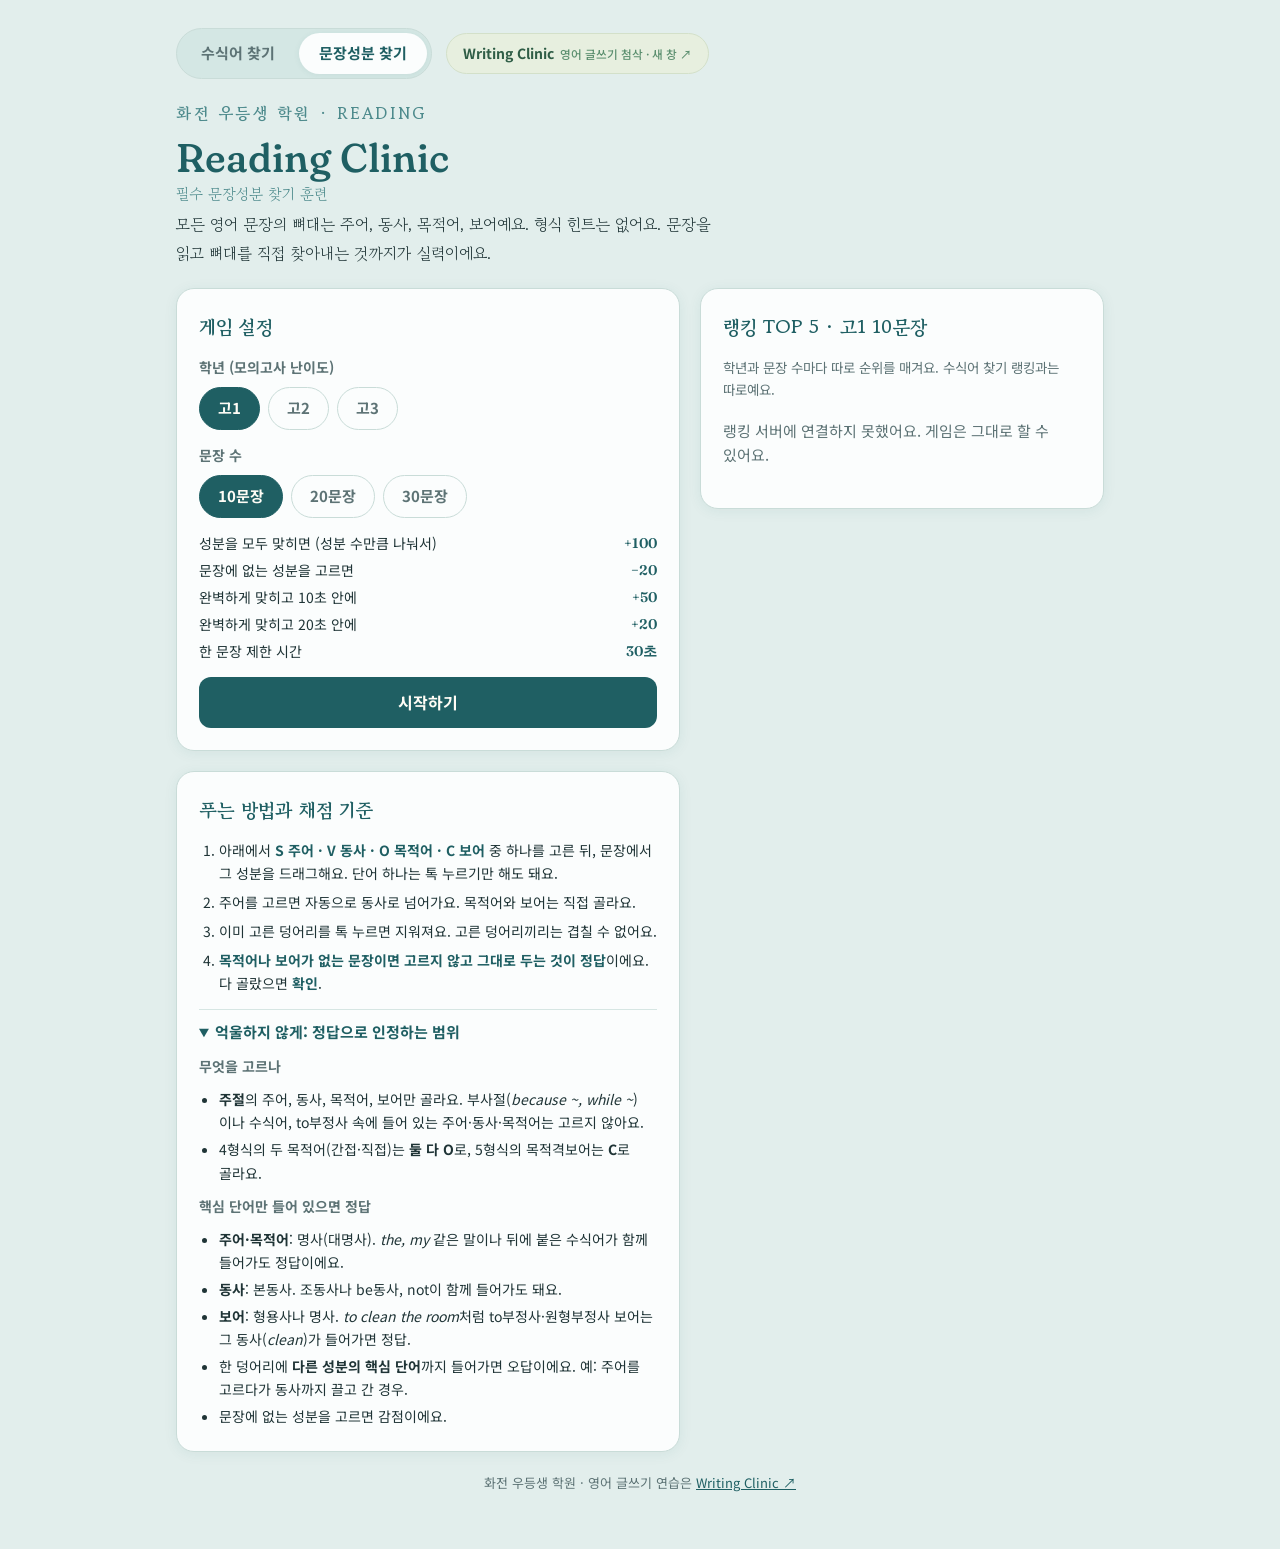
==== core.html @ 3008ffb9 "Reading Clinic 바탕색을 Writing Clinic의 Reading Clinic 버튼과 같은 연한 청록빛 파랑으로 Co-Authored-By: Claude Opus 5." ====
<!doctype html><html lang="ko"><head><meta charset="utf-8"><meta name="viewport" content="width=device-width,initial-scale=1,viewport-fit=cover"><meta name="description" content="문장 속 필수 문장성분(주어, 동사, 목적어, 보어)을 드래그로 찾는 구문 분석 훈련. 고1·고2·고3 모의고사 수준.">
<title>Reading Clinic · 문장성분</title>
<meta name="claude:viewport-fit-sides" content="cover">
<link rel="preconnect" href="https://fonts.googleapis.com">
<link rel="stylesheet" href="https://fonts.googleapis.com/css2?family=Gowun+Batang:wght@400;700&family=Noto+Sans+KR:wght@400;500;700&family=Fraunces:opsz,wght,SOFT@9..144,400..600,100&family=Source+Serif+4:opsz,wght@8..60,400;8..60,600&display=swap">
<style>
/* Layout: a sister site to Writing Clinic: the same ivory paper, but teal ink so it reads as the reading side. One sentence sits on a ruled strip like an exam line; the student drags over words with two pens:
   amber for the modifier (it gets parentheses), green for the word it modifies (it gets an underline). A thin timer rail runs above the sentence. */
:root {
  --bg: #e2eeec; --paper: #fbfdfd; --ink: #1f3436; --muted: #5d7375; --line: #c9dcd8;
  --navy: #1f5f63; --blue: #4d8a8c; --band: #d4e7e4; --leaf: #d4e7e4; --on-navy: #fffdf6;
  --mod: #a8641c; --mod-bg: #f7e6c4; --tgt: #2f6b48; --tgt-bg: #d7ead9;
  --bad: #b44a37; --bad-bg: #f8e6df; --ok: #3d7a4f; --rule: #d6e6e3; --shadow: rgba(31, 95, 99, .07);
  --sans: 'Noto Sans KR', 'Apple SD Gothic Neo', 'Malgun Gothic', sans-serif;
  --serif: 'Fraunces', Georgia, 'Times New Roman', serif;
  --soft: 'Gowun Batang', 'Noto Serif KR', 'AppleMyungjo', serif;
  --eng: 'Source Serif 4', Georgia, 'Times New Roman', serif;
}
@media (prefers-color-scheme: dark) { :root:not([data-theme="light"]) {
  --bg: #12201f; --paper: #1a3132; --ink: #e3eeec; --muted: #9db7b6; --line: #284647;
  --navy: #9fd0d2; --blue: #7fb1b3; --band: #1a3132; --leaf: #1f3a3b; --on-navy: #151b17;
  --mod: #e7b56f; --mod-bg: #3f3220; --tgt: #9fd3ad; --tgt-bg: #213a2b;
  --bad: #ec9c8a; --bad-bg: #3b2621; --ok: #93d3a4; --rule: #223a3b; --shadow: rgba(0, 0, 0, .25); color-scheme: dark } }
:root[data-theme="dark"] {
  --bg: #12201f; --paper: #1a3132; --ink: #e3eeec; --muted: #9db7b6; --line: #284647;
  --navy: #9fd0d2; --blue: #7fb1b3; --band: #1a3132; --leaf: #1f3a3b; --on-navy: #151b17;
  --mod: #e7b56f; --mod-bg: #3f3220; --tgt: #9fd3ad; --tgt-bg: #213a2b;
  --bad: #ec9c8a; --bad-bg: #3b2621; --ok: #93d3a4; --rule: #223a3b; --shadow: rgba(0, 0, 0, .25); color-scheme: dark }

* { box-sizing: border-box }
[hidden] { display: none !important }
html, body { margin: 0 }
body.playing .top p { display: none }
body { background: var(--bg); color: var(--ink); font-family: var(--sans); font-size: 15px; line-height: 1.65; word-break: keep-all }
.wrap { max-width: 960px; margin: 0 auto; padding-block: 28px 56px;
  padding-left: max(16px, env(safe-area-inset-left, 0px)); padding-right: max(16px, env(safe-area-inset-right, 0px));
  display: flex; flex-direction: column; gap: 20px }
h1, h2, h3, p { margin: 0 }
button, input { font: inherit; color: inherit }
:focus-visible { outline: 2px solid var(--blue); outline-offset: 2px }
.tabs { display: flex; gap: 4px; width: fit-content; max-width: 100%; background: var(--band); border: 1px solid var(--line); border-radius: 99px; padding: 4px; overflow-x: auto }
.tabs a { text-decoration: none; color: var(--muted); font-weight: 700; font-size: 15px; padding: 8px 20px; border-radius: 99px; white-space: nowrap }
.tabs a:hover { color: var(--navy) }
.tabs a[aria-current="page"] { background: var(--paper); color: var(--navy); box-shadow: 0 1px 6px var(--shadow) }
.top { display: flex; flex-direction: column; gap: 8px }
.top h1 { font-family: var(--serif); font-weight: 500; font-variation-settings: 'SOFT' 100; font-size: 40px; line-height: 1.1; color: var(--navy) }
.out { display: inline-flex; align-items: center; gap: 6px; width: fit-content; max-width: 100%; text-decoration: none; font-weight: 700; font-size: 14px; color: #2f5d46; background: #e7efdf; border: 1px solid #d3e0c9; border-radius: 99px; padding: 8px 16px; white-space: nowrap; margin-bottom: 8px }
.out:hover { background: #dce8d2 }
.out small { font-weight: 500; color: #5b8f6f }
@media (prefers-color-scheme: dark) { :root:not([data-theme="light"]) .out { color: #a9cfb4; background: #233029; border-color: #2f3a33 } :root:not([data-theme="light"]) .out small { color: #86b597 } }
:root[data-theme="dark"] .out { color: #a9cfb4; background: #233029; border-color: #2f3a33 } :root[data-theme="dark"] .out small { color: #86b597 }
.navrow { display: flex; flex-wrap: wrap; align-items: center; gap: 10px 14px }
.navrow .out { margin-bottom: 0 }
.brand { font-size: 12.5px; font-weight: 700; letter-spacing: .16em; color: var(--blue) }
.top h1 small { display: block; font-family: var(--soft); font-size: 15px; font-weight: 400; color: var(--blue); margin-top: 6px }
.top p { font-family: var(--soft); font-size: 16px; line-height: 1.8; max-width: 62ch; text-wrap: pretty }

.card { background: var(--paper); border: 1px solid var(--line); border-radius: 18px; padding: 22px; box-shadow: 0 2px 14px var(--shadow); display: flex; flex-direction: column; gap: 14px; min-width: 0 }
.card > h2 { font-family: var(--soft); font-size: 19px; font-weight: 700; color: var(--navy) }
.card .sub { color: var(--muted); font-size: 13.5px }
.grid2 { display: grid; grid-template-columns: minmax(0, 1.25fr) minmax(0, 1fr); gap: 20px; align-items: start }
@media (max-width: 760px) { .grid2 { grid-template-columns: minmax(0, 1fr) } }
.col { display: flex; flex-direction: column; gap: 20px; min-width: 0 }

.field { display: flex; flex-direction: column; gap: 8px }
.field > span { font-weight: 700; font-size: 14px; color: var(--muted) }
.chips { display: flex; flex-wrap: wrap; gap: 8px }
.chips button { border: 1px solid var(--line); background: var(--paper); border-radius: 99px; padding: 8px 18px; font-weight: 700; cursor: pointer; color: var(--muted) }
.chips button[aria-pressed="true"] { background: var(--navy); border-color: var(--navy); color: var(--on-navy) }
.btn { border: 0; border-radius: 12px; padding: 12px 22px; font-weight: 700; cursor: pointer; background: var(--navy); color: var(--on-navy); font-size: 16px }
.btn.ghost { background: transparent; color: var(--navy); border: 1px solid var(--line) }
.btn:disabled { opacity: .45; cursor: default }
.rules { margin: 0; padding-left: 20px; display: flex; flex-direction: column; gap: 6px; font-size: 14px }
.rules b { color: var(--navy) }
.pts { display: grid; grid-template-columns: auto 1fr; gap: 4px 14px; font-size: 14px }
.pts b { font-family: var(--serif); font-weight: 600; color: var(--navy); font-variant-numeric: tabular-nums; text-align: right }
details.crit { border-top: 1px solid var(--rule); padding-top: 10px }
details.crit summary { cursor: pointer; font-weight: 700; color: var(--navy) }
.crit-body { display: flex; flex-direction: column; gap: 10px; font-size: 14px; margin-top: 10px }
.crit-body h3 { font-size: 14px; color: var(--muted) }
.crit-body ul { margin: 0; padding-left: 20px; display: flex; flex-direction: column; gap: 4px }
.m { background: var(--mod-bg); color: var(--mod); border-radius: 4px; padding: 0 4px; font-weight: 700 }
.t { background: var(--tgt-bg); color: var(--tgt); border-radius: 4px; padding: 0 4px; font-weight: 700 }

.board { display: flex; flex-direction: column; gap: 6px; margin: 0; padding: 0; list-style: none }
.board li { display: grid; grid-template-columns: 28px minmax(0, 1fr) auto; gap: 10px; align-items: baseline; padding: 8px 12px; border-radius: 10px; background: var(--band) }
.board li .r { font-family: var(--serif); font-weight: 600; color: var(--navy) }
.board li .n { overflow: hidden; text-overflow: ellipsis; white-space: nowrap }
.board li .n.none { color: var(--muted) }
.board li .s { font-family: var(--serif); font-weight: 600; font-variant-numeric: tabular-nums }
.board li.me { outline: 2px solid var(--blue) }
.board .empty { background: none; color: var(--muted); display: block; padding: 4px 0 }
.best { font-size: 13.5px; color: var(--muted) }

/* game */
.hud { display: flex; flex-wrap: wrap; gap: 8px 20px; align-items: baseline; justify-content: space-between }
.hud .q { font-weight: 700; color: var(--muted) }
.hud .q b { font-family: var(--serif); color: var(--navy); font-size: 22px }
.hud .sc { font-family: var(--serif); font-weight: 600; font-size: 28px; color: var(--navy); font-variant-numeric: tabular-nums }
.hud .sc small { font-family: var(--sans); font-size: 13px; color: var(--muted); font-weight: 500; margin-right: 6px }
.timer { position: relative; height: 10px; border-radius: 99px; background: var(--band); overflow: hidden }
.timer i { position: absolute; inset: 0 auto 0 0; background: var(--blue); border-radius: 99px; width: 100% }
.timer.low i { background: var(--bad) }
.timer em { position: absolute; top: 0; bottom: 0; width: 2px; background: var(--paper) }
.tline { display: flex; justify-content: space-between; font-size: 13px; color: var(--muted); font-variant-numeric: tabular-nums }
.tline b { color: var(--navy) }
.pattern { display: flex; flex-direction: column; gap: 6px; padding: 16px 18px; border-radius: 14px; background: var(--leaf) }
.pattern .role { font-size: 13px; font-weight: 700; color: var(--blue); letter-spacing: .04em }
.pattern .name { font-family: var(--soft); font-weight: 700; font-size: 24px; color: var(--navy); line-height: 1.35 }
.pattern .name .x { color: var(--muted); font-weight: 400; margin: 0 6px }
.pattern .how { font-size: 14px }
.modes { display: grid; grid-template-columns: repeat(2, minmax(0, 1fr)); gap: 10px }
.modes button { text-align: left; border: 2px solid var(--line); background: var(--paper); border-radius: 14px; padding: 10px 14px; cursor: pointer; display: flex; flex-direction: column; gap: 2px; min-width: 0 }
.modes button .k { font-weight: 700; font-size: 14px }
.modes button .v { font-family: var(--eng); font-size: 15px; color: var(--muted); overflow: hidden; text-overflow: ellipsis; white-space: nowrap }
.modes #mode-mod .k { color: var(--mod) } .modes #mode-tgt .k { color: var(--tgt) }
.modes #mode-mod[aria-pressed="true"] { border-color: var(--mod); background: var(--mod-bg) }
.modes #mode-tgt[aria-pressed="true"] { border-color: var(--tgt); background: var(--tgt-bg) }
.sent { font-family: var(--eng); font-size: 22px; line-height: 2.3; padding: 18px 16px; border-radius: 14px; background: var(--paper);
  border: 1px solid var(--line); touch-action: none; user-select: none; -webkit-user-select: none; cursor: text }
.tk { display: inline; border: 0; background: none; padding: 3px 2px; margin: 0; border-radius: 6px; font: inherit; color: var(--ink); cursor: pointer; line-height: inherit }
.tk.ms { background: var(--mod-bg); color: var(--mod) }
.tk.ts { background: var(--tgt-bg); color: var(--tgt); text-decoration: underline; text-decoration-thickness: 2px; text-underline-offset: 5px }
.tk.ms.ts { background: linear-gradient(var(--mod-bg) 50%, var(--tgt-bg) 50%) }
.hint { font-size: 13.5px; color: var(--muted) }
.actions { display: flex; flex-wrap: wrap; gap: 10px; justify-content: flex-end }
.fb { display: flex; flex-direction: column; gap: 10px; padding: 16px 18px; border-radius: 14px; border: 1px solid var(--line); background: var(--band) }
.fb .head { display: flex; flex-wrap: wrap; gap: 8px 14px; align-items: baseline; font-weight: 700 }
.fb .gain { font-family: var(--serif); font-size: 22px; color: var(--navy) }
.fb ul { margin: 0; padding-left: 20px; display: flex; flex-direction: column; gap: 4px; font-size: 14px }
.ok { color: var(--ok) } .no { color: var(--bad) }
.ans { font-family: var(--eng); font-size: 18px; line-height: 2 }
.ans .am { color: var(--mod); background: var(--mod-bg); border-radius: 4px; padding: 1px 2px }
.ans .at { color: var(--tgt); font-weight: 600; text-decoration: underline; text-decoration-thickness: 2px; text-underline-offset: 4px }
.ans .ao { text-decoration: underline dotted; text-decoration-color: var(--tgt); text-underline-offset: 4px }

/* result */
.big { display: flex; flex-wrap: wrap; gap: 12px 28px; align-items: baseline }
.big .total { font-family: var(--serif); font-weight: 600; font-size: 56px; color: var(--navy); line-height: 1; font-variant-numeric: tabular-nums }
.big .total small { font-size: 20px; color: var(--muted); margin-left: 4px }
.stat { display: flex; flex-direction: column; font-size: 13px; color: var(--muted) }
.stat b { font-family: var(--serif); font-size: 22px; color: var(--ink); font-variant-numeric: tabular-nums }
.rankmsg { padding: 14px 16px; border-radius: 12px; background: var(--leaf); color: var(--navy); font-weight: 700 }
.namef { display: flex; flex-wrap: wrap; gap: 8px }
.namef input { flex: 1 1 180px; min-width: 0; border: 1px solid var(--line); background: var(--paper); border-radius: 12px; padding: 10px 14px }
.review { display: flex; flex-direction: column; gap: 10px; margin: 0; padding: 0; list-style: none }
.review li { border: 1px solid var(--line); border-radius: 12px; padding: 12px 14px; display: flex; flex-direction: column; gap: 4px }
.review li.wrong { border-color: var(--bad); background: var(--bad-bg) }
.review .meta { font-size: 13px; color: var(--muted); display: flex; flex-wrap: wrap; gap: 4px 12px }
.foot { font-size: 13px; color: var(--muted); text-align: center }
.foot a { color: var(--navy) }
@media (max-width: 480px) { .top h1 { font-size: 32px } .sent { font-size: 19px } .pattern .name { font-size: 20px } }
@media (prefers-reduced-motion: reduce) { * { transition: none !important } }
/* 문장성분 찾기: 성분마다 펜 색이 다르다. S 청록, V 파랑, O 갈색, C 초록. 고른 덩어리 끝에 작은 성분 표시가 붙는다. */
:root { --cs: #1f5f63; --cs-bg: #d8ebe9; --cv: #2f5fb3; --cv-bg: #dde6f6; --co: #9a5a1c; --co-bg: #f5e3c8; --cc: #2f7a3e; --cc-bg: #dcefd9 }
@media (prefers-color-scheme: dark) { :root:not([data-theme="light"]) { --cs: #8fd0d2; --cs-bg: #1d3a3b; --cv: #9db8f0; --cv-bg: #1f2a44; --co: #e8b479; --co-bg: #3e2e1c; --cc: #9ad7a5; --cc-bg: #1f3a25 } }
:root[data-theme="dark"] { --cs: #8fd0d2; --cs-bg: #1d3a3b; --cv: #9db8f0; --cv-bg: #1f2a44; --co: #e8b479; --co-bg: #3e2e1c; --cc: #9ad7a5; --cc-bg: #1f3a25 }
.tools { display: grid; grid-template-columns: repeat(4, minmax(0, 1fr)); gap: 8px }
.tools button { border: 2px solid var(--line); background: var(--paper); border-radius: 14px; padding: 8px 10px; cursor: pointer; display: flex; flex-direction: column; align-items: flex-start; gap: 0; min-width: 0 }
.tools button b { font-family: var(--serif); font-size: 22px; line-height: 1.2 }
.tools button span { font-size: 13px; color: var(--muted); white-space: nowrap }
.tools [data-l="S"] b { color: var(--cs) } .tools [data-l="V"] b { color: var(--cv) } .tools [data-l="O"] b { color: var(--co) } .tools [data-l="C"] b { color: var(--cc) }
.tools [data-l="S"][aria-pressed="true"] { border-color: var(--cs); background: var(--cs-bg) }
.tools [data-l="V"][aria-pressed="true"] { border-color: var(--cv); background: var(--cv-bg) }
.tools [data-l="O"][aria-pressed="true"] { border-color: var(--co); background: var(--co-bg) }
.tools [data-l="C"][aria-pressed="true"] { border-color: var(--cc); background: var(--cc-bg) }
.tk.lS { background: var(--cs-bg); color: var(--cs) } .tk.lV { background: var(--cv-bg); color: var(--cv) }
.tk.lO { background: var(--co-bg); color: var(--co) } .tk.lC { background: var(--cc-bg); color: var(--cc) }
.tk.end::after { content: attr(data-lab); font-family: var(--sans); font-size: 11px; font-weight: 700; vertical-align: sub; margin-left: 2px }
.tk.lS, .tk.lV, .tk.lO, .tk.lC { border-radius: 0 } .tk.st { border-top-left-radius: 6px; border-bottom-left-radius: 6px } .tk.end { border-top-right-radius: 6px; border-bottom-right-radius: 6px }
.ans .xs, .ans .xv, .ans .xo, .ans .xc { font-weight: 600 }
.ans .xs { color: var(--cs) } .ans .xv { color: var(--cv) } .ans .xo { color: var(--co) } .ans .xc { color: var(--cc) }
.ans .hd { text-decoration: underline; text-decoration-thickness: 2px; text-underline-offset: 4px }
.ans sub { font-family: var(--sans); font-size: 11px; font-weight: 700; margin: 0 2px }
.ans .xm { color: var(--muted) }
.form { font-size: 14px; color: var(--muted) }
</style>
</head><body>
<div class="wrap">
  <div class="navrow"><nav class="tabs" aria-label="Reading Clinic 메뉴"><a href="/reading">수식어 찾기</a><a href="/reading/core" aria-current="page">문장성분 찾기</a></nav><a class="out" href="/" target="_blank" rel="noopener">Writing Clinic <small>영어 글쓰기 첨삭 · 새 창 ↗</small></a></div>
    <header class="top">
    <p class="brand">화전 우등생 학원 · READING</p>
    <h1>Reading Clinic<small>필수 문장성분 찾기 훈련</small></h1>
    <p>모든 영어 문장의 뼈대는 주어, 동사, 목적어, 보어예요. 형식 힌트는 없어요. 문장을 읽고 뼈대를 직접 찾아내는 것까지가 실력이에요.</p>
  </header>

  <section id="setup" class="grid2">
    <div class="col">
      <div class="card">
        <h2>게임 설정</h2>
        <div class="field"><span>학년 (모의고사 난이도)</span><div class="chips" id="grades"><button type="button" data-g="1" aria-pressed="true">고1</button><button type="button" data-g="2" aria-pressed="false">고2</button><button type="button" data-g="3" aria-pressed="false">고3</button></div></div>
        <div class="field"><span>문장 수</span><div class="chips" id="counts"><button type="button" data-c="10" aria-pressed="true">10문장</button><button type="button" data-c="20" aria-pressed="false">20문장</button><button type="button" data-c="30" aria-pressed="false">30문장</button></div></div>
        <div class="pts" id="pts"></div>
        <button class="btn" id="start" type="button">시작하기</button>
      </div>
      <div class="card">
        <h2>푸는 방법과 채점 기준</h2>
        <ol class="rules">
          <li>아래에서 <b>S 주어 · V 동사 · O 목적어 · C 보어</b> 중 하나를 고른 뒤, 문장에서 그 성분을 드래그해요. 단어 하나는 톡 누르기만 해도 돼요.</li>
          <li>주어를 고르면 자동으로 동사로 넘어가요. 목적어와 보어는 직접 골라요.</li>
          <li>이미 고른 덩어리를 톡 누르면 지워져요. 고른 덩어리끼리는 겹칠 수 없어요.</li>
          <li><b>목적어나 보어가 없는 문장이면 고르지 않고 그대로 두는 것이 정답</b>이에요. 다 골랐으면 <b>확인</b>.</li>
        </ol>
        <details class="crit" open id="crit">
          <summary>억울하지 않게: 정답으로 인정하는 범위</summary>
          <div class="crit-body">
            <h3>무엇을 고르나</h3>
            <ul>
              <li><b>주절</b>의 주어, 동사, 목적어, 보어만 골라요. 부사절(<i>because ~, while ~</i>)이나 수식어, to부정사 속에 들어 있는 주어·동사·목적어는 고르지 않아요.</li>
              <li>4형식의 두 목적어(간접·직접)는 <b>둘 다 O</b>로, 5형식의 목적격보어는 <b>C</b>로 골라요.</li>
            </ul>
            <h3>핵심 단어만 들어 있으면 정답</h3>
            <ul>
              <li><b>주어·목적어</b>: 명사(대명사). <i>the, my</i> 같은 말이나 뒤에 붙은 수식어가 함께 들어가도 정답이에요.</li>
              <li><b>동사</b>: 본동사. 조동사나 be동사, not이 함께 들어가도 돼요.</li>
              <li><b>보어</b>: 형용사나 명사. <i>to clean the room</i>처럼 to부정사·원형부정사 보어는 그 동사(<i>clean</i>)가 들어가면 정답.</li>
              <li>한 덩어리에 <b>다른 성분의 핵심 단어</b>까지 들어가면 오답이에요. 예: 주어를 고르다가 동사까지 끌고 간 경우.</li>
              <li>문장에 없는 성분을 고르면 감점이에요.</li>
            </ul>
          </div>
        </details>
      </div>
    </div>
    <div class="col">
      <div class="card">
        <h2 id="board-title">랭킹 TOP 5</h2>
        <p class="sub">학년과 문장 수마다 따로 순위를 매겨요. 수식어 찾기 랭킹과는 따로예요.</p>
        <ol class="board" id="board"><li class="empty">랭킹을 불러오는 중…</li></ol>
        <p class="best" id="best"></p>
      </div>
    </div>
  </section>

  <section id="game" class="card" hidden aria-live="polite">
    <div class="hud"><p class="q">문항 <b id="qn">1</b> / <span id="qt">10</span></p><p class="sc"><small>점수</small><span id="score">0</span></p></div>
    <div><div class="timer" id="timer"><i id="bar"></i><em id="mk1"></em><em id="mk2"></em></div>
      <div class="tline"><span id="tleft">30초</span><span id="tbonus"></span></div></div>
    <div class="tools" id="tools">
      <button type="button" data-l="S" aria-pressed="true"><b>S</b><span>주어 <i id="nS"></i></span></button>
      <button type="button" data-l="V" aria-pressed="false"><b>V</b><span>동사 <i id="nV"></i></span></button>
      <button type="button" data-l="O" aria-pressed="false"><b>O</b><span>목적어 <i id="nO"></i></span></button>
      <button type="button" data-l="C" aria-pressed="false"><b>C</b><span>보어 <i id="nC"></i></span></button>
    </div>
    <div class="sent" id="sent" role="group" aria-label="문장"></div>
    <p class="hint" id="hint">고른 덩어리를 톡 누르면 지워져요. 목적어·보어가 없으면 그대로 두세요.</p>
    <div class="actions" id="act"><button class="btn ghost" type="button" id="clear">모두 지우기</button><button class="btn" type="button" id="check" disabled>확인</button></div>
    <div class="fb" id="fb" hidden>
      <div class="head"><span id="fb-title"></span><span class="gain" id="fb-gain"></span></div>
      <ul id="fb-list"></ul>
      <p class="ans" id="fb-ans"></p>
      <p class="form" id="fb-form"></p>
      <div class="actions"><button class="btn" type="button" id="next">다음 문장</button></div>
    </div>
    <details class="crit"><summary>채점 기준 다시 보기</summary><div class="crit-body" id="crit-copy"></div></details>
  </section>

  <section id="result" class="grid2" hidden>
    <div class="col">
      <div class="card">
        <h2 id="r-title">결과</h2>
        <div class="big"><p class="total" id="r-score">0<small>점</small></p>
          <p class="stat">완벽하게 맞힌 문장<b id="r-correct">0/10</b></p><p class="stat">평균 시간<b id="r-avg">0초</b></p><p class="stat">시간 보너스<b id="r-bonus">0</b></p></div>
        <p class="rankmsg" id="r-rank">순위를 확인하는 중…</p>
        <form class="namef" id="namef" hidden autocomplete="off"><input id="name" maxlength="12" placeholder="랭킹에 올릴 이름 (12자 이내)" aria-label="랭킹에 올릴 이름"><button class="btn" type="submit">이름 등록</button></form>
        <div class="actions"><button class="btn ghost" type="button" id="home">설정으로</button><button class="btn" type="button" id="again">같은 설정으로 다시</button></div>
      </div>
      <div class="card"><h2>문장별 돌아보기</h2><ol class="review" id="review"></ol></div>
    </div>
    <div class="col"><div class="card"><h2 id="board2-title">랭킹 TOP 5</h2><ol class="board" id="board2"></ol></div></div>
  </section>

  <p class="foot">화전 우등생 학원 · 영어 글쓰기 연습은 <a href="/" target="_blank" rel="noopener">Writing Clinic ↗</a></p>
</div>
<script src="/core-data.js"></script>
<script>
const $ = (id) => document.getElementById(id);
const LIMIT = { 1: 30, 2: 36, 3: 45 }, B1 = 50, B2 = 20, WRONG = 20, MAXN = { S: 1, V: 1, O: 2, C: 1 };
const NAME = { S: '주어', V: '동사', O: '목적어', C: '보어' };
const FORM = { 1: '1형식 (S + V)', 2: '2형식 (S + V + C)', 3: '3형식 (S + V + O)', 4: '4형식 (S + V + IO + DO)', 5: '5형식 (S + V + O + OC)' };
const S = { g: 1, c: 10, qs: [], i: 0, score: 0, tool: 'S', ranges: [], t0: 0, timer: null, locked: false, results: [], boards: null, myId: null };
function store(k, v) { try { if (v === undefined) return localStorage.getItem('wc.' + k); localStorage.setItem('wc.' + k, v); } catch (e) { return null; } }
function deviceId() { let d = store('device'); if (!d || !/^[a-z0-9]{8,40}$/.test(d)) { d = Math.random().toString(36).slice(2, 12) + Date.now().toString(36); store('device', d); } return d; }
const esc = (s) => String(s).replace(/[&<>"]/g, (c) => ({ '&': '&amp;', '<': '&lt;', '>': '&gt;', '"': '&quot;' }[c]));
const josa = (w, a, b) => { const c = w.replace(/[^가-힣]/g, '').slice(-1); if (!c) return w + b; return w + (((c.charCodeAt(0) - 0xac00) % 28) ? a : b); };

// ---- 설정
function pressed(box, attr, val) { box.querySelectorAll('button').forEach((b) => b.setAttribute('aria-pressed', String(b.dataset[attr] === String(val)))); }
$('grades').onclick = (e) => { const b = e.target.closest('button'); if (!b) return; S.g = +b.dataset.g; pressed($('grades'), 'g', S.g); setupInfo(); };
$('counts').onclick = (e) => { const b = e.target.closest('button'); if (!b) return; S.c = +b.dataset.c; pressed($('counts'), 'c', S.c); setupInfo(); };
function setupInfo() {
  const L = LIMIT[S.g];
  $('pts').innerHTML = `<span>성분을 모두 맞히면 (성분 수만큼 나눠서)</span><b>+100</b><span>문장에 없는 성분을 고르면</span><b>−${WRONG}</b><span>완벽하게 맞히고 ${Math.round(L / 3)}초 안에</span><b>+${B1}</b><span>완벽하게 맞히고 ${Math.round(L * 2 / 3)}초 안에</span><b>+${B2}</b><span>한 문장 제한 시간</span><b>${L}초</b>`;
  $('board-title').textContent = `랭킹 TOP 5 · 고${S.g} ${S.c}문장`;
  renderBoard($('board'));
  const best = store(`coreBest.${S.g}-${S.c}`);
  $('best').textContent = best ? `이 기기의 최고 기록: ${best}점` : '';
}
function renderBoard(el) {
  if (!S.boards) { el.innerHTML = `<li class="empty">${S.boardErr ? '랭킹 서버에 연결하지 못했어요. 게임은 그대로 할 수 있어요.' : '랭킹을 불러오는 중…'}</li>`; return; }
  const list = S.boards[`${S.g}-${S.c}`] || [];
  el.innerHTML = list.length ? list.map((x, i) => `<li><span class="r">${i + 1}</span><span class="n${x.name ? '' : ' none'}">${x.name ? esc(x.name) : '이름 미등록'}</span><span class="s">${x.score}점</span></li>`).join('') : '<li class="empty">아직 기록이 없어요. 첫 번째 주인공이 되어 보세요.</li>';
}
async function loadBoards() {
  try { const r = await fetch('/api/drill?mode=core'); if (!r.ok) throw 0; S.boards = (await r.json()).boards; S.boardErr = false; }
  catch (e) { S.boardErr = true; }
  renderBoard($('board')); renderBoard($('board2'));
}

// ---- 게임
function start() {
  const seen = new Set(); S.qs = [];
  let guard = 0;
  while (S.qs.length < S.c && guard++ < 500) { const q = window.CORE.make(S.g), key = q.toks.map((t) => t.text).join(' '); if (seen.has(key)) continue; seen.add(key); S.qs.push(q); }
  S.i = 0; S.score = 0; S.results = []; S.myId = null;
  $('qt').textContent = S.c; $('score').textContent = '0';
  $('setup').hidden = true; $('result').hidden = true; $('game').hidden = false; document.body.classList.add('playing');
  $('crit-copy').innerHTML = document.querySelector('#crit .crit-body').innerHTML;
  const L = LIMIT[S.g]; $('mk1').style.left = (100 - 100 / 3) + '%'; $('mk2').style.left = (100 - 200 / 3) + '%';
  $('tbonus').innerHTML = `<b>${Math.round(L / 3)}초</b> 안에 +${B1} · <b>${Math.round(L * 2 / 3)}초</b> 안에 +${B2}`;
  window.scrollTo({ top: 0 });
  showQ();
}
function showQ() {
  const q = S.qs[S.i];
  $('qn').textContent = S.i + 1;
  $('sent').innerHTML = q.toks.map((t) => `<button type="button" class="tk" data-i="${t.i}">${esc(t.text)}</button>`).join(' ');
  S.ranges = []; S.locked = false; setTool('S'); paint();
  $('fb').hidden = true; $('act').hidden = false;
  S.t0 = performance.now(); clearInterval(S.timer); S.timer = setInterval(tick, 100); tick();
}
function tick() {
  const L = LIMIT[S.g], el = (performance.now() - S.t0) / 1000, left = Math.max(0, L - el);
  $('bar').style.width = (left / L * 100) + '%'; $('timer').classList.toggle('low', left < 6);
  $('tleft').textContent = `${Math.ceil(left)}초 남음`;
  if (left <= 0) grade(true);
}
function setTool(l) { S.tool = l; $('tools').querySelectorAll('button').forEach((b) => b.setAttribute('aria-pressed', String(b.dataset.l === l))); }
$('tools').onclick = (e) => { const b = e.target.closest('button'); if (b && !S.locked) setTool(b.dataset.l); };
const owner = (i) => S.ranges.findIndex((r) => i >= r.a && i <= r.b);
function paint() {
  const toks = S.qs[S.i].toks;
  $('sent').querySelectorAll('.tk').forEach((b) => {
    const i = +b.dataset.i, k = owner(i), r = S.ranges[k];
    b.className = 'tk' + (r ? ` l${r.lab}` + (i === r.a ? ' st' : '') + (i === r.b ? ' end' : '') : '');
    if (r && i === r.b) b.dataset.lab = r.lab; else delete b.dataset.lab;
  });
  ['S', 'V', 'O', 'C'].forEach((l) => { const n = S.ranges.filter((r) => r.lab === l).length; $('n' + l).textContent = n ? `· ${n}` : ''; });
  $('check').disabled = S.locked;
}
// 드래그: 다른 덩어리에 닿으면 그 앞에서 멈춤 → 겹치지 않음
let drag = null;
function clamp(a, i) {
  const dir = i >= a ? 1 : -1; let b = a;
  while (b !== i && owner(b + dir) < 0) b += dir;
  return b;
}
$('sent').addEventListener('pointerdown', (e) => {
  const t = e.target.closest('.tk'); if (!t || S.locked) return;
  e.preventDefault(); const i = +t.dataset.i, k = owner(i);
  if (k >= 0) { drag = { del: k }; return; }
  drag = { a: i, b: i, lab: S.tool }; paintDrag();
  try { $('sent').setPointerCapture(e.pointerId); } catch (x) {}
});
$('sent').addEventListener('pointermove', (e) => {
  if (!drag || drag.del !== undefined) return;
  const el = document.elementFromPoint(e.clientX, e.clientY), t = el && el.closest && el.closest('.tk');
  if (t && $('sent').contains(t)) { drag.b = clamp(drag.a, +t.dataset.i); paintDrag(); }
});
function paintDrag() {
  paint();
  const lo = Math.min(drag.a, drag.b), hi = Math.max(drag.a, drag.b);
  $('sent').querySelectorAll('.tk').forEach((b) => { const i = +b.dataset.i; if (i >= lo && i <= hi) { b.className = `tk l${drag.lab}` + (i === lo ? ' st' : '') + (i === hi ? ' end' : ''); if (i === hi) b.dataset.lab = drag.lab; } });
}
function endDrag() {
  if (!drag) return; const d = drag; drag = null;
  if (d.del !== undefined) { S.ranges.splice(d.del, 1); paint(); return; }
  const r = { lab: d.lab, a: Math.min(d.a, d.b), b: Math.max(d.a, d.b) };
  const same = S.ranges.filter((x) => x.lab === r.lab);
  if (same.length >= MAXN[r.lab]) S.ranges.splice(S.ranges.indexOf(same[0]), 1);
  S.ranges.push(r);
  if (r.lab === 'S' && !S.ranges.some((x) => x.lab === 'V')) setTool('V');
  paint();
}
$('sent').addEventListener('pointerup', endDrag); $('sent').addEventListener('pointercancel', endDrag);
$('sent').addEventListener('keydown', (e) => {
  const t = e.target.closest('.tk'); if (!t || S.locked || (e.key !== 'Enter' && e.key !== ' ')) return;
  e.preventDefault(); const i = +t.dataset.i, k = owner(i);
  if (k >= 0) { S.ranges.splice(k, 1); paint(); return; }
  drag = { a: i, b: i, lab: S.tool }; endDrag();
});
$('clear').onclick = () => { if (S.locked) return; S.ranges = []; setTool('S'); paint(); };
$('check').onclick = () => grade(false);

function judge(q, ranges) {
  const { toks, comps } = q, words = (ids) => ids.map((i) => toks[i].text.replace(/[.,]$/, '')).join(' ');
  const inR = (r, i) => i >= r.a && i <= r.b;
  const used = new Set(), lines = [];
  let matched = 0;
  comps.forEach((c) => {
    const k = ranges.findIndex((r, j) => !used.has(j) && r.lab === c.lab && c.heads.every((h) => inR(r, h)) && comps.every((o) => o === c || !o.heads.some((h) => inR(r, h))));
    const label = NAME[c.lab] + (c.lab === 'O' && comps.filter((x) => x.lab === 'O').length > 1 ? (comps.filter((x) => x.lab === 'O').indexOf(c) ? '(직접)' : '(간접)') : '');
    if (k >= 0) { used.add(k); matched++; lines.push({ ok: true, t: `${label} ${words(c.heads)}` }); return; }
    const mine = ranges.find((r) => r.lab === c.lab && c.heads.some((h) => inR(r, h)));
    const other = ranges.find((r) => r.lab !== c.lab && c.heads.some((h) => inR(r, h)));
    let why;
    if (mine) why = `고른 부분에 다른 성분의 핵심 단어까지 들어갔어요.`;
    else if (other) why = `'${words(c.heads)}' 부분을 ${josa(NAME[other.lab], '으로', '로')} 골랐어요.`;
    else if (ranges.some((r) => r.lab === c.lab)) why = `고른 부분에 핵심 단어 '${words(c.heads)}' 부분이 들어가지 않았어요.`;
    else why = `고르지 않았어요. 핵심 단어는 '${words(c.heads)}'.`;
    lines.push({ ok: false, t: `${label} · ${why}` });
  });
  const extras = ranges.filter((r, j) => !used.has(j));
  extras.forEach((r) => {
    const txt = toks.slice(r.a, r.b + 1).map((t) => t.text).join(' ');
    const none = !comps.some((c) => c.lab === r.lab);
    lines.push({ ok: false, t: none ? `이 문장에는 ${josa(NAME[r.lab], '이', '가')} 없어요. ('${txt}' −${WRONG})` : `'${txt}' 부분은 ${josa(NAME[r.lab], '이', '가')} 아니에요. (−${WRONG})` });
  });
  return { matched, total: comps.length, extras: extras.length, perfect: matched === comps.length && !extras.length, lines };
}
function annotate(q) {
  const { toks, form } = q, cls = { S: 'xs', V: 'xv', O: 'xo', C: 'xc' };
  const sub = (p) => p === 'O1' ? (form === 4 ? 'IO' : 'O') : p === 'O2' ? 'DO' : p === 'C' ? (form === 5 ? 'OC' : 'C') : p;
  let out = '';
  toks.forEach((t, k) => {
    const prev = toks[k - 1], next = toks[k + 1];
    if (!t.part) {
      const openP = !prev || prev.part; const closeP = !next || next.part;
      const m = closeP ? t.text.match(/^(.*?)([,.]*)$/) : [null, t.text, ''];
      out += (openP ? '<span class="xm">(' : '') + esc(m[1]) + (closeP ? ')</span>' + esc(m[2]) : '') + ' ';
      return;
    }
    const last = !next || next.part !== t.part;
    const m = last ? t.text.match(/^(.*?)([,.]*)$/) : [null, t.text, ''];
    out += `<span class="${cls[t.part[0]]}${t.head ? ' hd' : ''}">${esc(m[1])}</span>` + (last ? `<sub class="${cls[t.part[0]]}">${sub(t.part)}</sub>` + esc(m[2]) : '') + ' ';
  });
  return out;
}
function grade(timeout) {
  if (S.locked) return;
  S.locked = true; clearInterval(S.timer); drag = null; paint();
  const q = S.qs[S.i], L = LIMIT[S.g], secs = Math.min(L, (performance.now() - S.t0) / 1000);
  const j = judge(q, S.ranges);
  let gain = Math.max(0, Math.round(100 * j.matched / j.total) - WRONG * j.extras), bonus = 0;
  if (j.perfect && !timeout) bonus = secs <= L / 3 ? B1 : secs <= L * 2 / 3 ? B2 : 0;
  gain += bonus; S.score += gain; $('score').textContent = S.score;
  S.results.push({ q, ok: j.perfect, matched: j.matched, total: j.total, extras: j.extras, gain, bonus, secs, timeout });
  $('fb-title').innerHTML = timeout ? '<span class="no">시간 초과</span>' : j.perfect ? '<span class="ok">완벽해요!</span>' : '<span class="no">아쉬워요</span>';
  $('fb-gain').textContent = `+${gain}점` + (bonus ? ` (시간 보너스 ${bonus})` : '');
  $('fb-list').innerHTML = j.lines.map((l) => `<li class="${l.ok ? 'ok' : 'no'}">${l.ok ? '○ ' : '× '}${esc(l.t)}</li>`).join('') + `<li>걸린 시간 ${secs.toFixed(1)}초</li>`;
  $('fb-ans').innerHTML = annotate(q);
  $('fb-form').textContent = `이 문장의 형식: ${FORM[q.form]} · 밑줄 = 핵심 단어, ( ) = 수식어`;
  $('next').textContent = S.i + 1 < S.qs.length ? '다음 문장' : '결과 보기';
  $('act').hidden = true; $('fb').hidden = false; $('next').focus({ preventScroll: true });
  $('fb').scrollIntoView({ block: 'nearest', behavior: 'smooth' });
}
$('next').onclick = () => { S.i++; if (S.i < S.qs.length) showQ(); else finish(); };

// ---- 결과와 랭킹
async function finish() {
  $('game').hidden = true; $('result').hidden = false; document.body.classList.remove('playing'); window.scrollTo({ top: 0 });
  const n = S.results.length, correct = S.results.filter((r) => r.ok).length, secs = S.results.reduce((a, r) => a + r.secs, 0), bonus = S.results.reduce((a, r) => a + r.bonus, 0);
  $('r-title').textContent = `결과 · 고${S.g} ${S.c}문장`;
  $('r-score').innerHTML = `${S.score}<small>점</small>`; $('r-correct').textContent = `${correct}/${n}`;
  $('r-avg').textContent = `${(secs / n).toFixed(1)}초`; $('r-bonus').textContent = `+${bonus}`;
  $('review').innerHTML = S.results.map((r, i) => `<li class="${r.ok ? '' : 'wrong'}"><div class="meta"><b>${i + 1}. ${r.q.form}형식</b><span>${r.timeout ? '시간 초과' : r.ok ? '완벽' : `성분 ${r.matched}/${r.total}` + (r.extras ? ` · 없는 성분 ${r.extras}개` : '')}</span><span>+${r.gain}점 · ${r.secs.toFixed(1)}초</span></div><p class="ans">${annotate(r.q)}</p></li>`).join('');
  const key = `coreBest.${S.g}-${S.c}`, prev = Number(store(key) || 0); if (S.score > prev) store(key, String(S.score));
  $('board2-title').textContent = `랭킹 TOP 5 · 고${S.g} ${S.c}문장`;
  $('namef').hidden = true; $('r-rank').textContent = '순위를 확인하는 중…';
  try {
    const r = await fetch('/api/drill', { method: 'POST', headers: { 'content-type': 'application/json' }, body: JSON.stringify({ op: 'submit', mode: 'core', grade: S.g, count: S.c, score: S.score, correct, secs: Math.round(secs), device: deviceId() }) });
    const d = await r.json(); if (!r.ok) throw d;
    S.myId = { id: d.id, token: d.token };
    $('r-rank').textContent = d.rank <= 5 ? `고${S.g} ${S.c}문장에서 전체 ${d.total}개 기록 중 ${d.rank}등! 이름을 남겨 랭킹에 올려 보세요.` : `전체 ${d.total}개 기록 중 ${d.rank}등이에요. 5등 안에 들면 랭킹에 이름을 올릴 수 있어요.`;
    $('namef').hidden = d.rank > 5;
  } catch (e) { $('r-rank').textContent = '랭킹 서버에 연결하지 못해 이번 기록은 이 기기에만 저장했어요.'; }
  await loadBoards();
}
$('namef').onsubmit = async (e) => {
  e.preventDefault(); const name = $('name').value.trim(); if (!name || !S.myId) return;
  const btn = $('namef').querySelector('button'); btn.disabled = true;
  try {
    const r = await fetch('/api/drill', { method: 'POST', headers: { 'content-type': 'application/json' }, body: JSON.stringify({ op: 'name', mode: 'core', grade: S.g, count: S.c, name, id: S.myId.id, token: S.myId.token }) });
    const d = await r.json();
    if (r.ok) { S.boards = d.boards; renderBoard($('board2')); renderBoard($('board')); $('namef').hidden = true; $('r-rank').textContent = `'${name}' 이름으로 랭킹에 올렸어요.`; }
    else $('r-rank').textContent = d.error === 'not_top' ? '그 사이 다른 친구들의 기록에 밀려 5등 밖으로 나갔어요.' : d.error === 'bad_name' ? '이름은 한글, 영어, 숫자로 적어 주세요.' : '이름을 등록하지 못했어요. 잠시 후 다시 시도해 주세요.';
  } catch (x) { $('r-rank').textContent = '이름을 등록하지 못했어요. 잠시 후 다시 시도해 주세요.'; }
  btn.disabled = false;
};
$('again').onclick = start;
$('home').onclick = () => { $('result').hidden = true; $('setup').hidden = false; setupInfo(); window.scrollTo({ top: 0 }); };
$('start').onclick = start;
setupInfo(); loadBoards();
</script>
</body></html>
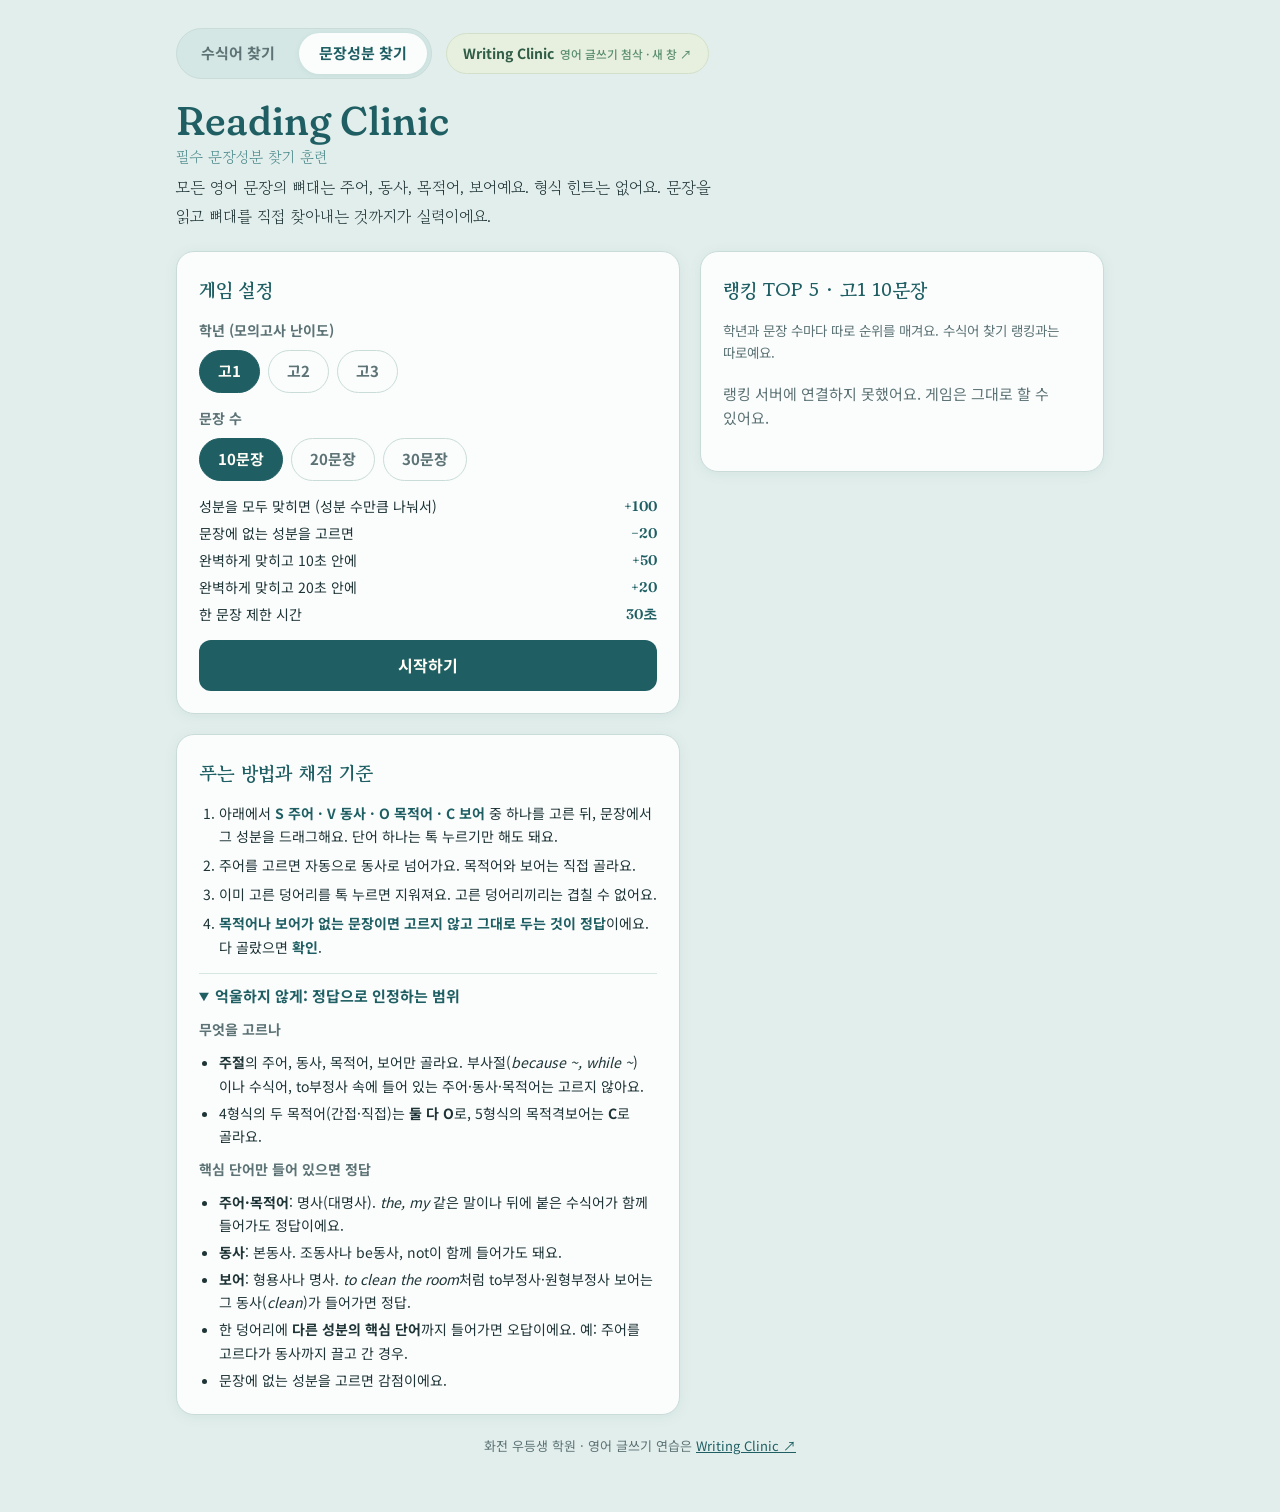
==== commit e0cc1fd7: "Reading Clinic 상단에서 학원 이름 줄 제거 Co-Authored-By: Claude Opus 5.5 <noreply@anthropic.com> Claude-Sessio" ====
--- a/core.html
+++ b/core.html
@@ -179,7 +179,6 @@
 <div class="wrap">
   <div class="navrow"><nav class="tabs" aria-label="Reading Clinic 메뉴"><a href="/reading">수식어 찾기</a><a href="/reading/core" aria-current="page">문장성분 찾기</a></nav><a class="out" href="/" target="_blank" rel="noopener">Writing Clinic <small>영어 글쓰기 첨삭 · 새 창 ↗</small></a></div>
     <header class="top">
-    <p class="brand">화전 우등생 학원 · READING</p>
     <h1>Reading Clinic<small>필수 문장성분 찾기 훈련</small></h1>
     <p>모든 영어 문장의 뼈대는 주어, 동사, 목적어, 보어예요. 형식 힌트는 없어요. 문장을 읽고 뼈대를 직접 찾아내는 것까지가 실력이에요.</p>
   </header>
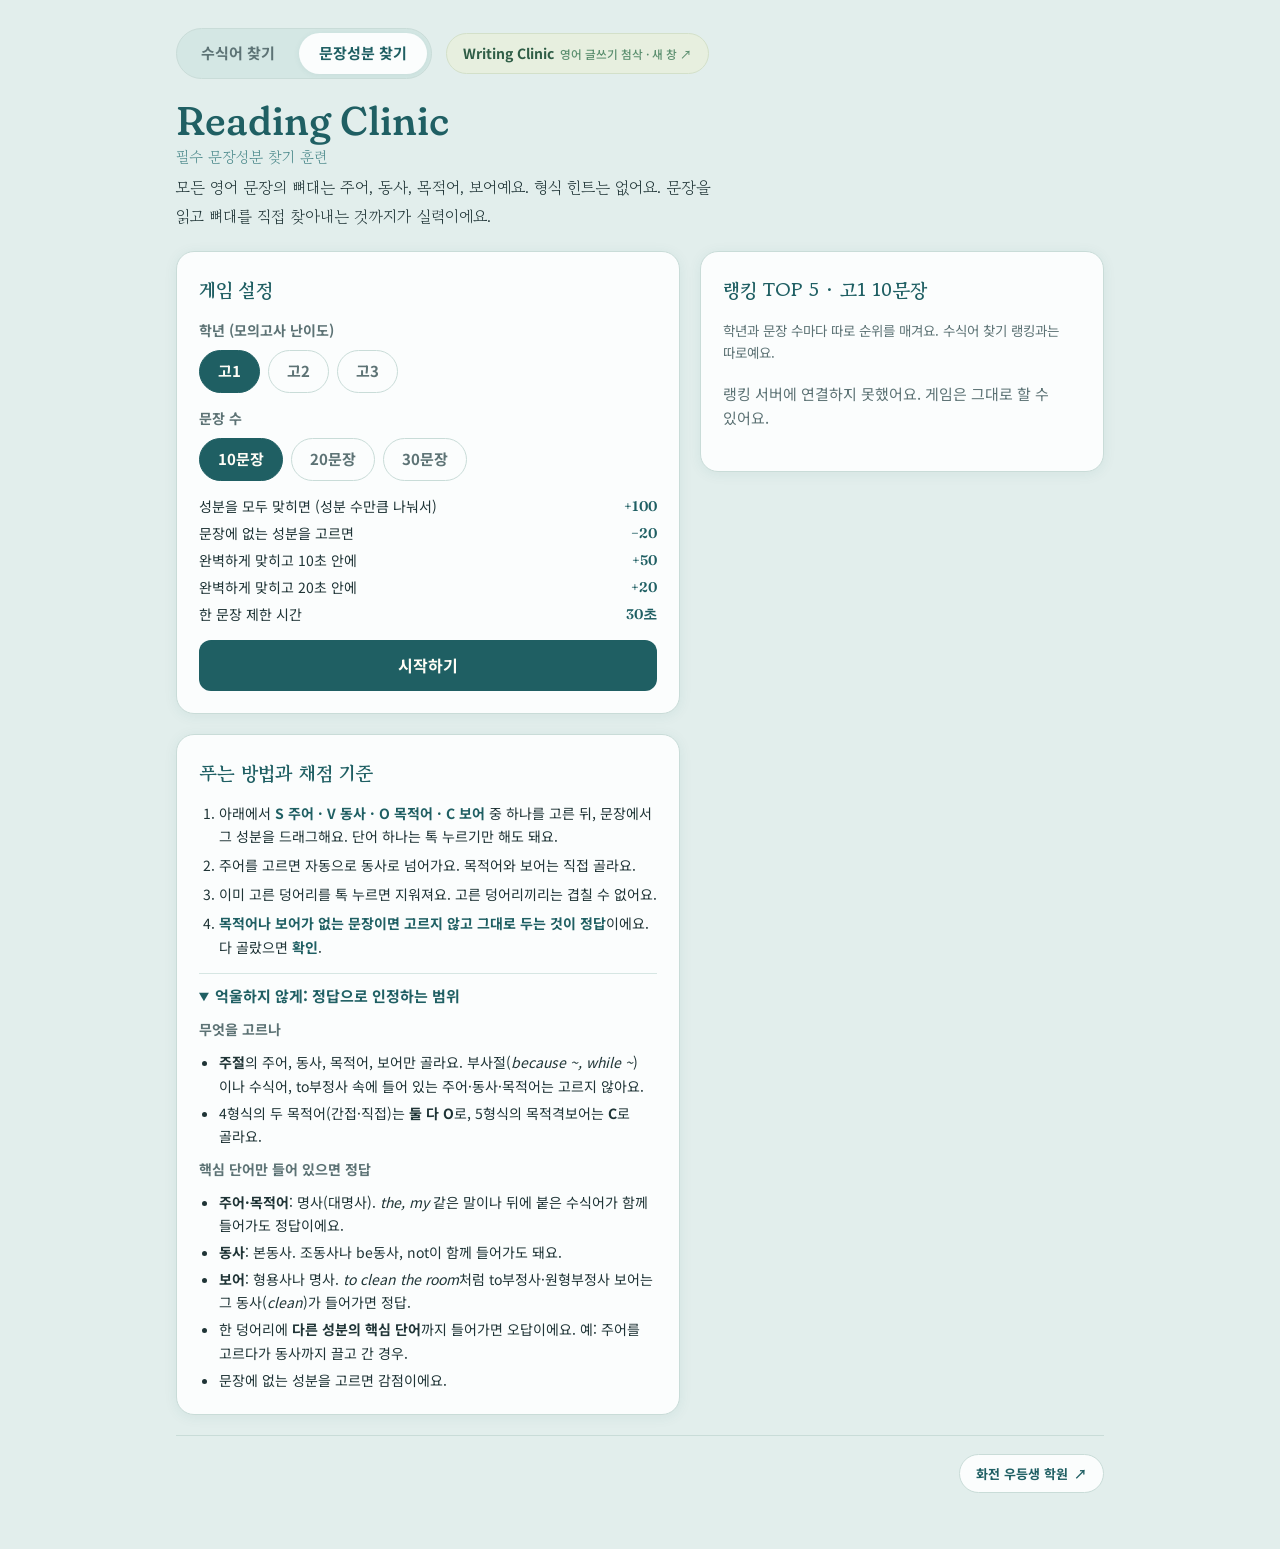
==== commit c4059b04: "Reading Clinic 하단: Writing Clinic과 같은 화전 우등생 학원 링크 버튼만 Co-Authored-By: Claude Opus 5.5 <noreply@anth" ====
--- a/core.html
+++ b/core.html
@@ -147,8 +147,9 @@
 .review li { border: 1px solid var(--line); border-radius: 12px; padding: 12px 14px; display: flex; flex-direction: column; gap: 4px }
 .review li.wrong { border-color: var(--bad); background: var(--bad-bg) }
 .review .meta { font-size: 13px; color: var(--muted); display: flex; flex-wrap: wrap; gap: 4px 12px }
-.foot { font-size: 13px; color: var(--muted); text-align: center }
-.foot a { color: var(--navy) }
+.foot { border-top: 1px solid var(--line); padding-top: 18px; display: flex; justify-content: flex-end; font-size: 13px }
+.foot a { color: var(--navy); font-weight: 700; text-decoration: none; border: 1px solid var(--line); background: var(--paper); border-radius: 99px; padding: 8px 16px; display: inline-flex; gap: 6px; align-items: center }
+.foot a:hover { border-color: var(--blue) }
 @media (max-width: 480px) { .top h1 { font-size: 32px } .sent { font-size: 19px } .pattern .name { font-size: 20px } }
 @media (prefers-reduced-motion: reduce) { * { transition: none !important } }
 /* 문장성분 찾기: 성분마다 펜 색이 다르다. S 청록, V 파랑, O 갈색, C 초록. 고른 덩어리 끝에 작은 성분 표시가 붙는다. */
@@ -268,7 +269,9 @@
     <div class="col"><div class="card"><h2 id="board2-title">랭킹 TOP 5</h2><ol class="board" id="board2"></ol></div></div>
   </section>
 
-  <p class="foot">화전 우등생 학원 · 영어 글쓰기 연습은 <a href="/" target="_blank" rel="noopener">Writing Clinic ↗</a></p>
+  <footer class="foot">
+    <a href="https://claude.ai/artifact/HLYjzu6LZcYFyGzJBRijqj" target="_blank" rel="noopener">화전 우등생 학원 <span aria-hidden="true">↗</span></a>
+  </footer>
 </div>
 <script src="/core-data.js"></script>
 <script>
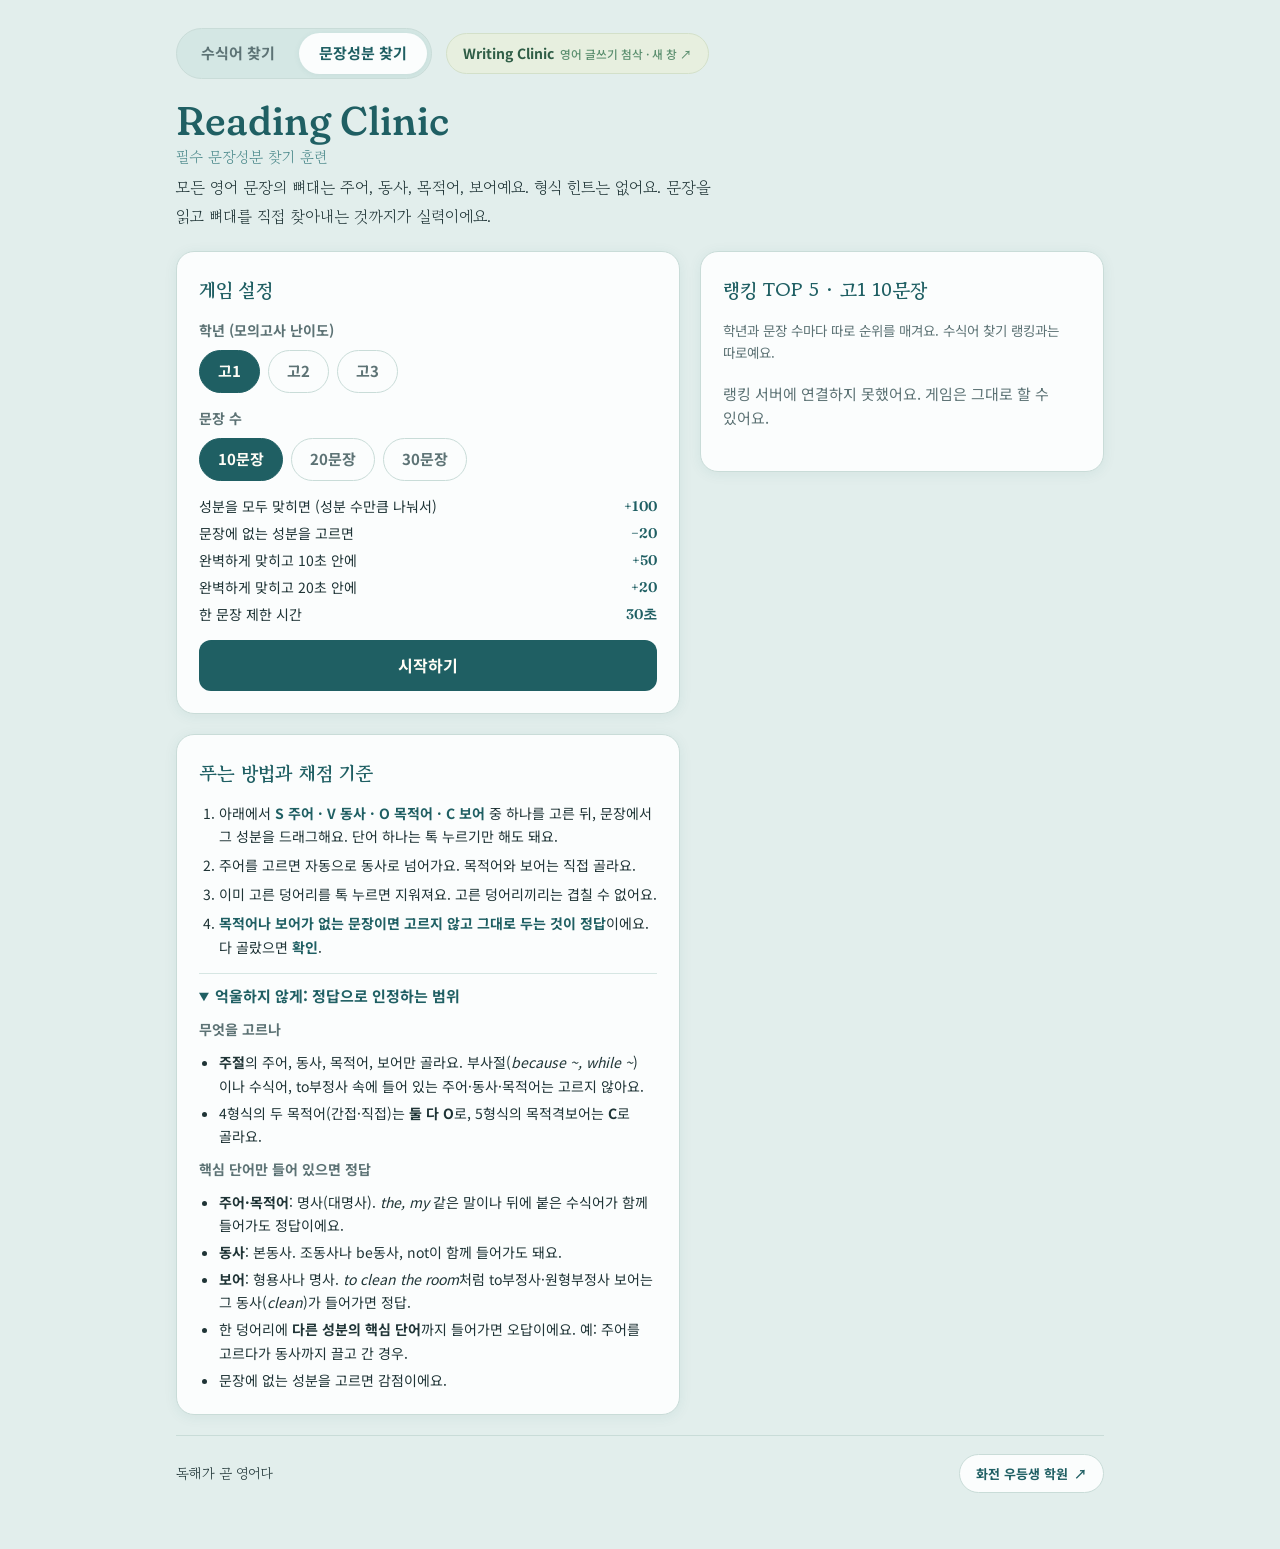
==== commit 1f2616f8: "Reading Clinic 하단 문구: 독해가 곧 영어다 Co-Authored-By: Claude Opus 5.5 <noreply@anthropic.com> Claude-Sessi" ====
--- a/core.html
+++ b/core.html
@@ -147,7 +147,8 @@
 .review li { border: 1px solid var(--line); border-radius: 12px; padding: 12px 14px; display: flex; flex-direction: column; gap: 4px }
 .review li.wrong { border-color: var(--bad); background: var(--bad-bg) }
 .review .meta { font-size: 13px; color: var(--muted); display: flex; flex-wrap: wrap; gap: 4px 12px }
-.foot { border-top: 1px solid var(--line); padding-top: 18px; display: flex; justify-content: flex-end; font-size: 13px }
+.foot { border-top: 1px solid var(--line); padding-top: 18px; display: flex; flex-wrap: wrap; justify-content: space-between; align-items: center; gap: 10px 20px; font-size: 13px; color: var(--muted) }
+.foot p { font-family: var(--soft); font-size: 14px; color: var(--ink) }
 .foot a { color: var(--navy); font-weight: 700; text-decoration: none; border: 1px solid var(--line); background: var(--paper); border-radius: 99px; padding: 8px 16px; display: inline-flex; gap: 6px; align-items: center }
 .foot a:hover { border-color: var(--blue) }
 @media (max-width: 480px) { .top h1 { font-size: 32px } .sent { font-size: 19px } .pattern .name { font-size: 20px } }
@@ -270,6 +271,7 @@
   </section>
 
   <footer class="foot">
+    <p>독해가 곧 영어다</p>
     <a href="https://claude.ai/artifact/HLYjzu6LZcYFyGzJBRijqj" target="_blank" rel="noopener">화전 우등생 학원 <span aria-hidden="true">↗</span></a>
   </footer>
 </div>
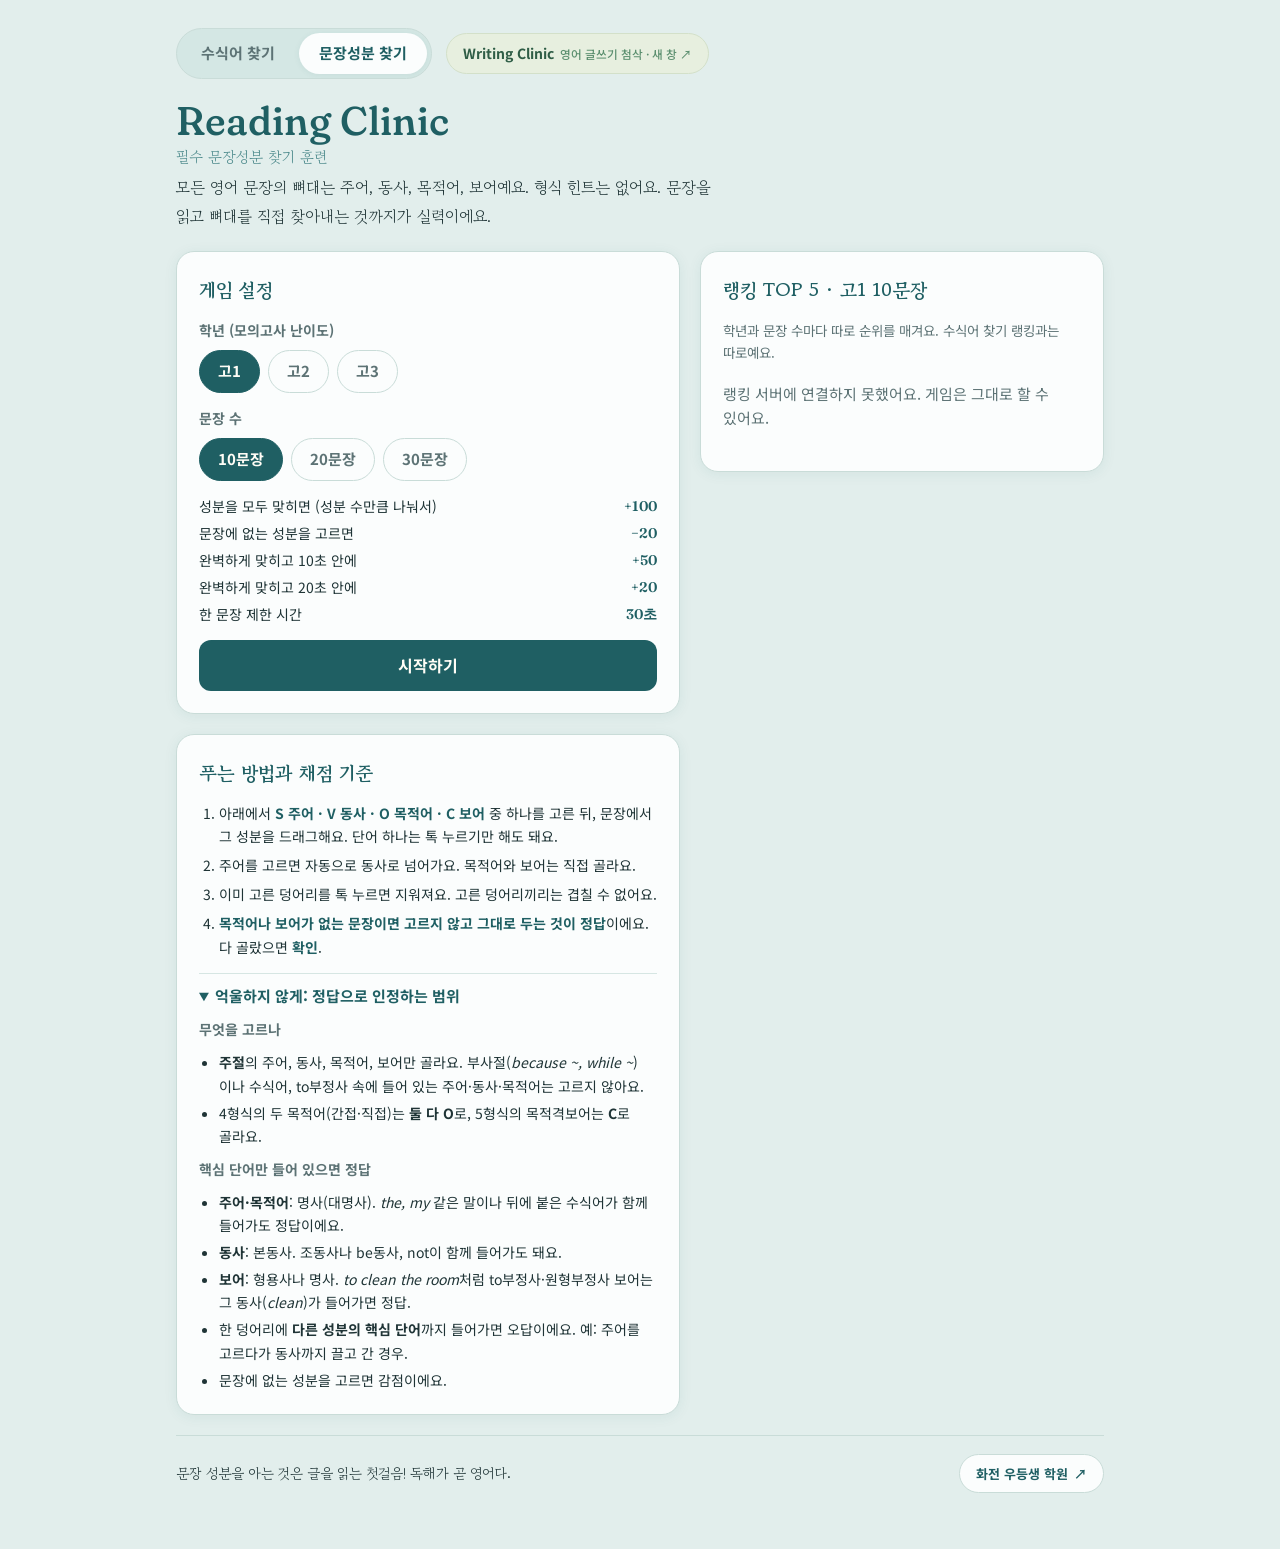
==== commit 217cd27f: "Reading Clinic 하단 문구 수정 Co-Authored-By: Claude Opus 5.5 <noreply@anthropic.com> Claude-Session: http" ====
--- a/core.html
+++ b/core.html
@@ -271,7 +271,7 @@
   </section>
 
   <footer class="foot">
-    <p>독해가 곧 영어다</p>
+    <p>문장 성분을 아는 것은 글을 읽는 첫걸음! 독해가 곧 영어다.</p>
     <a href="https://claude.ai/artifact/HLYjzu6LZcYFyGzJBRijqj" target="_blank" rel="noopener">화전 우등생 학원 <span aria-hidden="true">↗</span></a>
   </footer>
 </div>
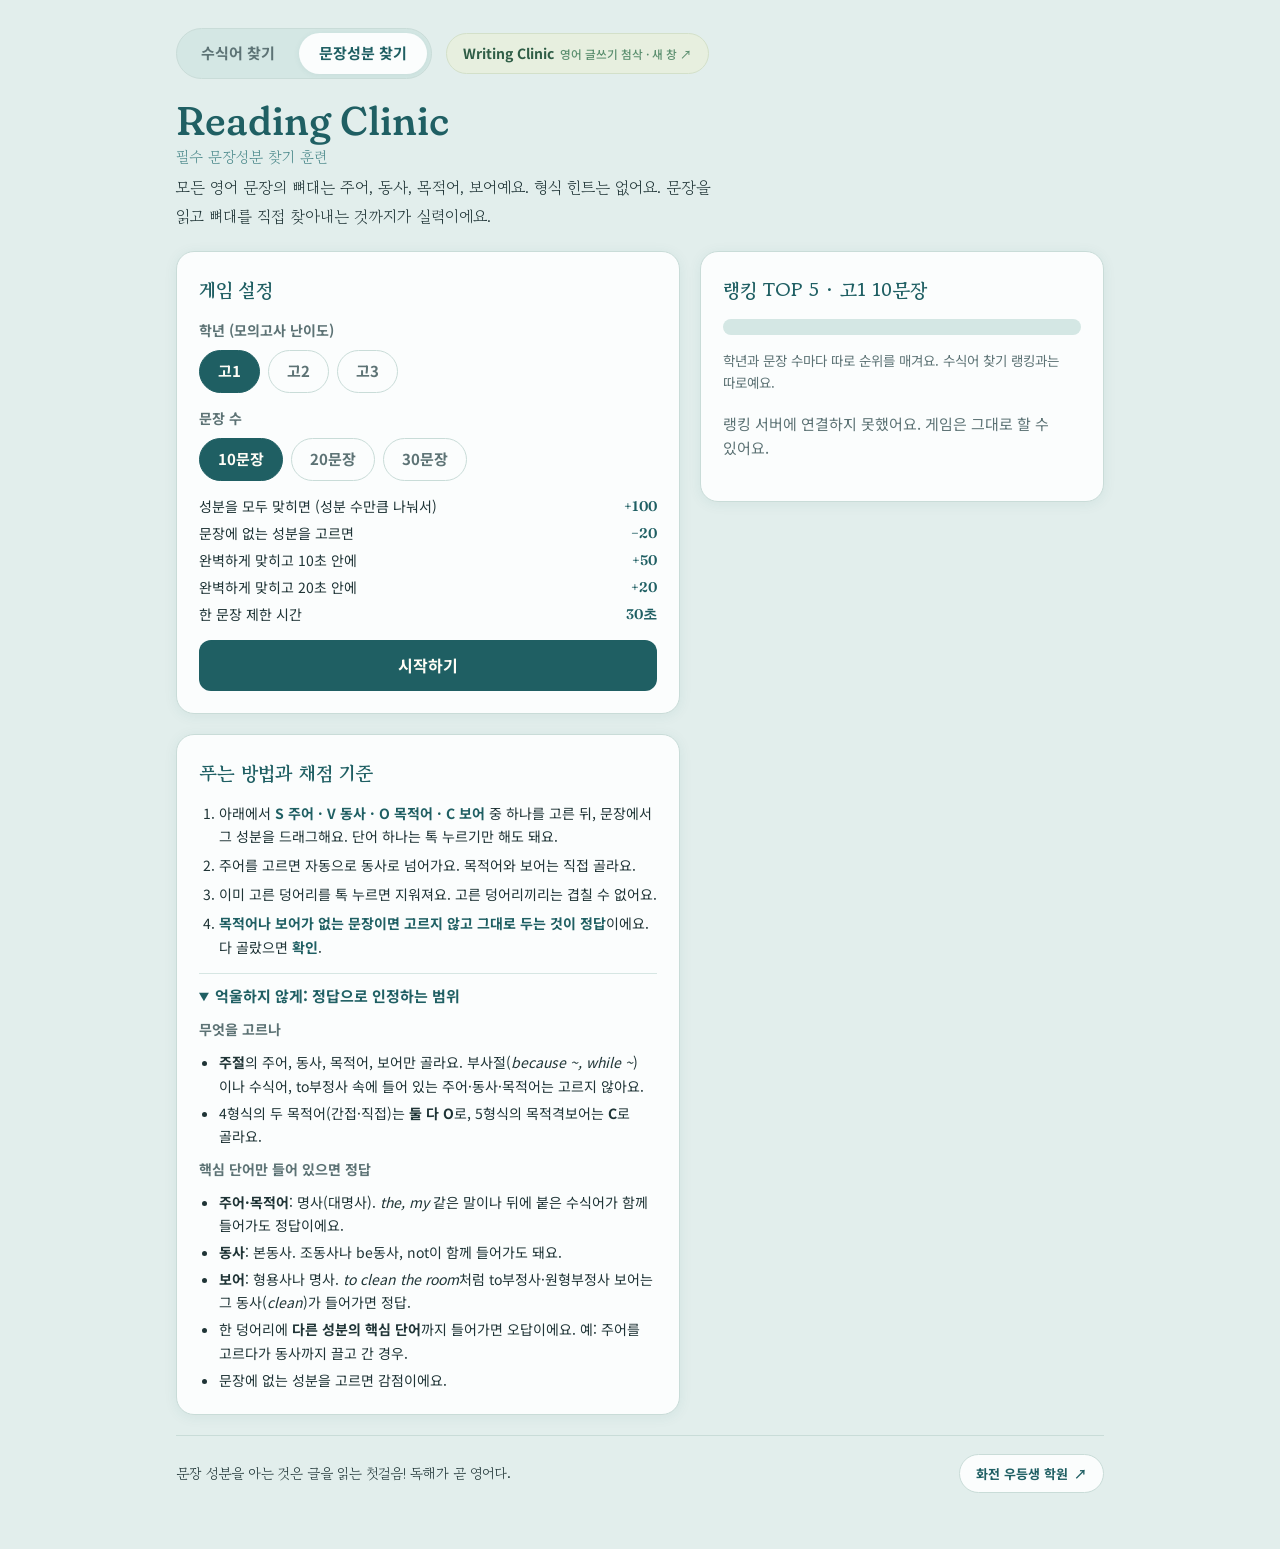
==== commit cb147395: "Reading Clinic 랭킹: 매주 목요일 00:00 초기화, 닉네임 팝업, 같은 닉네임 최고점 달성 횟수, 1~3등 메달 (Apps Script v9) Co-Authored-" ====
--- a/core.html
+++ b/core.html
@@ -49,6 +49,9 @@
 .out small { font-weight: 500; color: #5b8f6f }
 @media (prefers-color-scheme: dark) { :root:not([data-theme="light"]) .out { color: #a9cfb4; background: #233029; border-color: #2f3a33 } :root:not([data-theme="light"]) .out small { color: #86b597 } }
 :root[data-theme="dark"] .out { color: #a9cfb4; background: #233029; border-color: #2f3a33 } :root[data-theme="dark"] .out small { color: #86b597 }
+.count { display: block; width: fit-content; max-width: 100%; line-height: 1.6; background: var(--leaf); color: var(--navy); border-radius: 14px; padding: 6px 14px; font-family: var(--soft); font-size: 14.5px }
+.count b { font-family: var(--serif); font-weight: 600; font-size: 18px; font-variant-numeric: tabular-nums; padding: 0 2px }
+.count small { display: inline-block; white-space: nowrap; font-family: var(--sans); font-size: 12.5px; color: var(--muted); margin-left: 6px }
 .navrow { display: flex; flex-wrap: wrap; align-items: center; gap: 10px 14px }
 .navrow .out { margin-bottom: 0 }
 .brand { font-size: 12.5px; font-weight: 700; letter-spacing: .16em; color: var(--blue) }
@@ -176,11 +179,26 @@
 .ans sub { font-family: var(--sans); font-size: 11px; font-weight: 700; margin: 0 2px }
 .ans .xm { color: var(--muted) }
 .form { font-size: 14px; color: var(--muted) }
+.board li { grid-template-columns: 34px minmax(0, 1fr) auto; align-items: center }
+.board li .r { display: flex; align-items: center; justify-content: center }
+.board li .r svg { width: 30px; height: 34px; display: block }
+.board li .times { font-family: var(--sans); font-size: 12px; font-weight: 700; color: var(--navy); background: var(--paper); border: 1px solid var(--line); border-radius: 99px; padding: 1px 8px; margin-left: 6px; white-space: nowrap }
+.reset { font-size: 13px; color: var(--muted); background: var(--band); border-radius: 10px; padding: 8px 12px }
+.reset b { color: var(--navy) }
+dialog.nick { border: 1px solid var(--line); border-radius: 20px; padding: 26px 24px; background: var(--paper); color: var(--ink); width: min(420px, calc(100vw - 32px)); box-shadow: 0 20px 60px rgba(0, 0, 0, .25) }
+dialog.nick::backdrop { background: rgba(18, 32, 31, .45) }
+dialog.nick form { display: flex; flex-direction: column; gap: 14px }
+dialog.nick .medal-big svg { width: 56px; height: 64px }
+dialog.nick h3 { font-family: var(--soft); font-size: 22px; color: var(--navy) }
+dialog.nick p { font-size: 14px; color: var(--muted) }
+dialog.nick input { border: 1px solid var(--line); background: var(--bg); border-radius: 12px; padding: 12px 14px; font-size: 16px }
+dialog.nick .err { color: var(--bad); font-size: 13.5px; min-height: 1em }
 </style>
 </head><body>
 <div class="wrap">
   <div class="navrow"><nav class="tabs" aria-label="Reading Clinic 메뉴"><a href="/reading">수식어 찾기</a><a href="/reading/core" aria-current="page">문장성분 찾기</a></nav><a class="out" href="/" target="_blank" rel="noopener">Writing Clinic <small>영어 글쓰기 첨삭 · 새 창 ↗</small></a></div>
     <header class="top">
+    <p class="count" id="count" hidden>지금까지 <b id="count-n">0</b>번의 게임이 Reading Clinic에서 진행됐어요<small id="count-d"></small></p>
     <h1>Reading Clinic<small>필수 문장성분 찾기 훈련</small></h1>
     <p>모든 영어 문장의 뼈대는 주어, 동사, 목적어, 보어예요. 형식 힌트는 없어요. 문장을 읽고 뼈대를 직접 찾아내는 것까지가 실력이에요.</p>
   </header>
@@ -225,6 +243,7 @@
     <div class="col">
       <div class="card">
         <h2 id="board-title">랭킹 TOP 5</h2>
+        <p class="reset"></p>
         <p class="sub">학년과 문장 수마다 따로 순위를 매겨요. 수식어 찾기 랭킹과는 따로예요.</p>
         <ol class="board" id="board"><li class="empty">랭킹을 불러오는 중…</li></ol>
         <p class="best" id="best"></p>
@@ -262,12 +281,12 @@
         <div class="big"><p class="total" id="r-score">0<small>점</small></p>
           <p class="stat">완벽하게 맞힌 문장<b id="r-correct">0/10</b></p><p class="stat">평균 시간<b id="r-avg">0초</b></p><p class="stat">시간 보너스<b id="r-bonus">0</b></p></div>
         <p class="rankmsg" id="r-rank">순위를 확인하는 중…</p>
-        <form class="namef" id="namef" hidden autocomplete="off"><input id="name" maxlength="12" placeholder="랭킹에 올릴 이름 (12자 이내)" aria-label="랭킹에 올릴 이름"><button class="btn" type="submit">이름 등록</button></form>
+        <form class="namef" id="namef" hidden autocomplete="off"><input id="name" maxlength="12" placeholder="닉네임 (12자 이내)" aria-label="닉네임"><button class="btn" type="submit">랭킹에 등록</button></form>
         <div class="actions"><button class="btn ghost" type="button" id="home">설정으로</button><button class="btn" type="button" id="again">같은 설정으로 다시</button></div>
       </div>
       <div class="card"><h2>문장별 돌아보기</h2><ol class="review" id="review"></ol></div>
     </div>
-    <div class="col"><div class="card"><h2 id="board2-title">랭킹 TOP 5</h2><ol class="board" id="board2"></ol></div></div>
+    <div class="col"><div class="card"><h2 id="board2-title">랭킹 TOP 5</h2><p class="reset"></p><ol class="board" id="board2"></ol></div></div>
   </section>
 
   <footer class="foot">
@@ -275,6 +294,16 @@
     <a href="https://claude.ai/artifact/HLYjzu6LZcYFyGzJBRijqj" target="_blank" rel="noopener">화전 우등생 학원 <span aria-hidden="true">↗</span></a>
   </footer>
 </div>
+<dialog class="nick" id="nick" aria-labelledby="nick-title">
+  <form id="nickf" autocomplete="off">
+    <div class="medal-big" id="nick-medal"></div>
+    <h3 id="nick-title">랭킹에 올랐어요!</h3>
+    <p id="nick-msg"></p>
+    <input id="nick-in" maxlength="12" placeholder="닉네임 (12자 이내)" aria-label="닉네임">
+    <p class="err" id="nick-err"></p>
+    <div class="actions"><button class="btn ghost" type="button" id="nick-later">나중에</button><button class="btn" type="submit">랭킹에 등록</button></div>
+  </form>
+</dialog>
 <script src="/core-data.js"></script>
 <script>
 const $ = (id) => document.getElementById(id);
@@ -302,10 +331,30 @@
 function renderBoard(el) {
   if (!S.boards) { el.innerHTML = `<li class="empty">${S.boardErr ? '랭킹 서버에 연결하지 못했어요. 게임은 그대로 할 수 있어요.' : '랭킹을 불러오는 중…'}</li>`; return; }
   const list = S.boards[`${S.g}-${S.c}`] || [];
-  el.innerHTML = list.length ? list.map((x, i) => `<li><span class="r">${i + 1}</span><span class="n${x.name ? '' : ' none'}">${x.name ? esc(x.name) : '이름 미등록'}</span><span class="s">${x.score}점</span></li>`).join('') : '<li class="empty">아직 기록이 없어요. 첫 번째 주인공이 되어 보세요.</li>';
+  el.innerHTML = list.length ? list.map((x, i) => `<li><span class="r">${medal(i + 1)}</span><span class="n${x.name ? '' : ' none'}">${x.name ? esc(x.name) : '이름 미등록'}${x.times > 1 ? `<span class="times">${x.times}회 달성</span>` : ''}</span><span class="s">${x.score}점</span></li>`).join('') : '<li class="empty">이번 주 기록이 아직 없어요. 첫 번째 주인공이 되어 보세요.</li>';
+  document.querySelectorAll('.reset').forEach((p) => { p.innerHTML = resetText(); });
+}
+// 메달: 1·2·3등은 그림, 4·5등은 숫자
+function medal(n) {
+  const c = { 1: ['#f2c94c', '#c9971c', '#fff3c4'], 2: ['#cfd6dc', '#8e9aa5', '#f3f6f8'], 3: ['#e0a370', '#a8652f', '#f8dcc4'] }[n];
+  if (!c) return `<span>${n}</span>`;
+  return `<svg viewBox="0 0 30 34" role="img" aria-label="${n}등"><path d="M8 0h6l3 9h-6z" fill="#4d8a8c"/><path d="M22 0h-6l-3 9h6z" fill="#1f5f63"/><circle cx="15" cy="21" r="11" fill="${c[0]}" stroke="${c[1]}" stroke-width="2"/><circle cx="15" cy="21" r="7.5" fill="none" stroke="${c[2]}" stroke-width="1.2" opacity=".8"/><text x="15" y="25.5" text-anchor="middle" font-family="Georgia, serif" font-size="12" font-weight="700" fill="${c[1]}">${n}</text></svg>`;
+}
+// 다음 초기화(목요일 00:00, 한국 시간)까지
+function resetText() {
+  const k = new Date(Date.now() + 9 * 3600e3), back = (k.getUTCDay() - 4 + 7) % 7;
+  const next = Date.UTC(k.getUTCFullYear(), k.getUTCMonth(), k.getUTCDate() - back + 7) - 9 * 3600e3, left = next - Date.now();
+  const d = Math.floor(left / 864e5), h = Math.floor(left % 864e5 / 36e5), m = Math.floor(left % 36e5 / 6e4);
+  return `랭킹은 <b>매주 목요일 00:00</b>(한국 시간)에 초기화돼요 · 다음 초기화까지 ${d ? d + '일 ' : ''}${h}시간${d ? '' : ' ' + m + '분'}`;
+}
+function showPlays(p) {
+  if (!p) return; const n = (p.mod || 0) + (p.core || 0); if (!n) return;
+  $('count-n').textContent = n.toLocaleString('ko-KR');
+  $('count-d').textContent = `수식어 찾기 ${(p.mod || 0).toLocaleString('ko-KR')} · 문장성분 찾기 ${(p.core || 0).toLocaleString('ko-KR')}`;
+  $('count').hidden = false;
 }
 async function loadBoards() {
-  try { const r = await fetch('/api/drill?mode=core'); if (!r.ok) throw 0; S.boards = (await r.json()).boards; S.boardErr = false; }
+  try { const r = await fetch('/api/drill?mode=core'); if (!r.ok) throw 0; const d = await r.json(); S.boards = d.boards; S.boardErr = false; showPlays(d.plays); }
   catch (e) { S.boardErr = true; }
   renderBoard($('board')); renderBoard($('board2'));
 }
@@ -474,22 +523,42 @@
     const r = await fetch('/api/drill', { method: 'POST', headers: { 'content-type': 'application/json' }, body: JSON.stringify({ op: 'submit', mode: 'core', grade: S.g, count: S.c, score: S.score, correct, secs: Math.round(secs), device: deviceId() }) });
     const d = await r.json(); if (!r.ok) throw d;
     S.myId = { id: d.id, token: d.token };
-    $('r-rank').textContent = d.rank <= 5 ? `고${S.g} ${S.c}문장에서 전체 ${d.total}개 기록 중 ${d.rank}등! 이름을 남겨 랭킹에 올려 보세요.` : `전체 ${d.total}개 기록 중 ${d.rank}등이에요. 5등 안에 들면 랭킹에 이름을 올릴 수 있어요.`;
+    $('r-rank').textContent = d.rank <= 5 ? `고${S.g} ${S.c}문장에서 이번 주 ${d.total}개 기록 중 ${d.rank}등! 닉네임을 남겨 랭킹에 올려 보세요.` : `이번 주 ${d.total}개 기록 중 ${d.rank}등이에요. 이번 주 5등 안에 들면 랭킹에 닉네임을 올릴 수 있어요.`;
     $('namef').hidden = d.rank > 5;
+    if (d.rank <= 5) openNick(d.rank, d.total);
   } catch (e) { $('r-rank').textContent = '랭킹 서버에 연결하지 못해 이번 기록은 이 기기에만 저장했어요.'; }
   await loadBoards();
 }
+async function register(name) {
+  const r = await fetch('/api/drill', { method: 'POST', headers: { 'content-type': 'application/json' }, body: JSON.stringify({ op: 'name', mode: 'core', grade: S.g, count: S.c, name, id: S.myId.id, token: S.myId.token }) });
+  const d = await r.json().catch(() => ({}));
+  if (r.ok) { S.boards = d.boards; renderBoard($('board2')); renderBoard($('board')); $('namef').hidden = true; $('r-rank').textContent = `'${name}' 닉네임으로 랭킹에 올렸어요.`; store('nick', name); return ''; }
+  return d.error === 'not_top' ? '그 사이 다른 친구들의 기록에 밀려 5등 밖으로 나갔어요.' : d.error === 'bad_name' ? '닉네임은 한글, 영어, 숫자로 적어 주세요.' : d.error === 'already' ? '이미 등록한 기록이에요.' : '등록하지 못했어요. 잠시 후 다시 시도해 주세요.';
+}
+function openNick(rank, total) {
+  $('nick-medal').innerHTML = medal(rank);
+  $('nick-title').textContent = `이번 주 ${rank}등이에요!`;
+  $('nick-msg').textContent = `고${S.g} ${S.c}문장 · ${S.score}점. 닉네임을 적으면 랭킹에 올라가요. 같은 닉네임으로 최고 점수를 또 달성하면 달성 횟수가 함께 표시돼요.`;
+  $('nick-in').value = store('nick') || ''; $('nick-err').textContent = '';
+  try { $('nick').showModal(); } catch (e) { $('nick').setAttribute('open', ''); }
+  setTimeout(() => $('nick-in').focus(), 50);
+}
+$('nickf').onsubmit = async (e) => {
+  e.preventDefault(); const name = $('nick-in').value.trim(); if (!name || !S.myId) { $('nick-err').textContent = '닉네임을 적어 주세요.'; return; }
+  const btn = $('nickf').querySelector('button[type=submit]'); btn.disabled = true;
+  let err; try { err = await register(name); } catch (x) { err = '등록하지 못했어요. 잠시 후 다시 시도해 주세요.'; }
+  btn.disabled = false;
+  if (err) { $('nick-err').textContent = err; if (/밖으로|이미/.test(err)) setTimeout(() => $('nick').close(), 1600); } else $('nick').close();
+};
+$('nick-later').onclick = () => $('nick').close();
 $('namef').onsubmit = async (e) => {
   e.preventDefault(); const name = $('name').value.trim(); if (!name || !S.myId) return;
   const btn = $('namef').querySelector('button'); btn.disabled = true;
-  try {
-    const r = await fetch('/api/drill', { method: 'POST', headers: { 'content-type': 'application/json' }, body: JSON.stringify({ op: 'name', mode: 'core', grade: S.g, count: S.c, name, id: S.myId.id, token: S.myId.token }) });
-    const d = await r.json();
-    if (r.ok) { S.boards = d.boards; renderBoard($('board2')); renderBoard($('board')); $('namef').hidden = true; $('r-rank').textContent = `'${name}' 이름으로 랭킹에 올렸어요.`; }
-    else $('r-rank').textContent = d.error === 'not_top' ? '그 사이 다른 친구들의 기록에 밀려 5등 밖으로 나갔어요.' : d.error === 'bad_name' ? '이름은 한글, 영어, 숫자로 적어 주세요.' : '이름을 등록하지 못했어요. 잠시 후 다시 시도해 주세요.';
-  } catch (x) { $('r-rank').textContent = '이름을 등록하지 못했어요. 잠시 후 다시 시도해 주세요.'; }
+  let err; try { err = await register(name); } catch (x) { err = '등록하지 못했어요. 잠시 후 다시 시도해 주세요.'; }
+  if (err) $('r-rank').textContent = err;
   btn.disabled = false;
 };
+
 $('again').onclick = start;
 $('home').onclick = () => { $('result').hidden = true; $('setup').hidden = false; setupInfo(); window.scrollTo({ top: 0 }); };
 $('start').onclick = start;
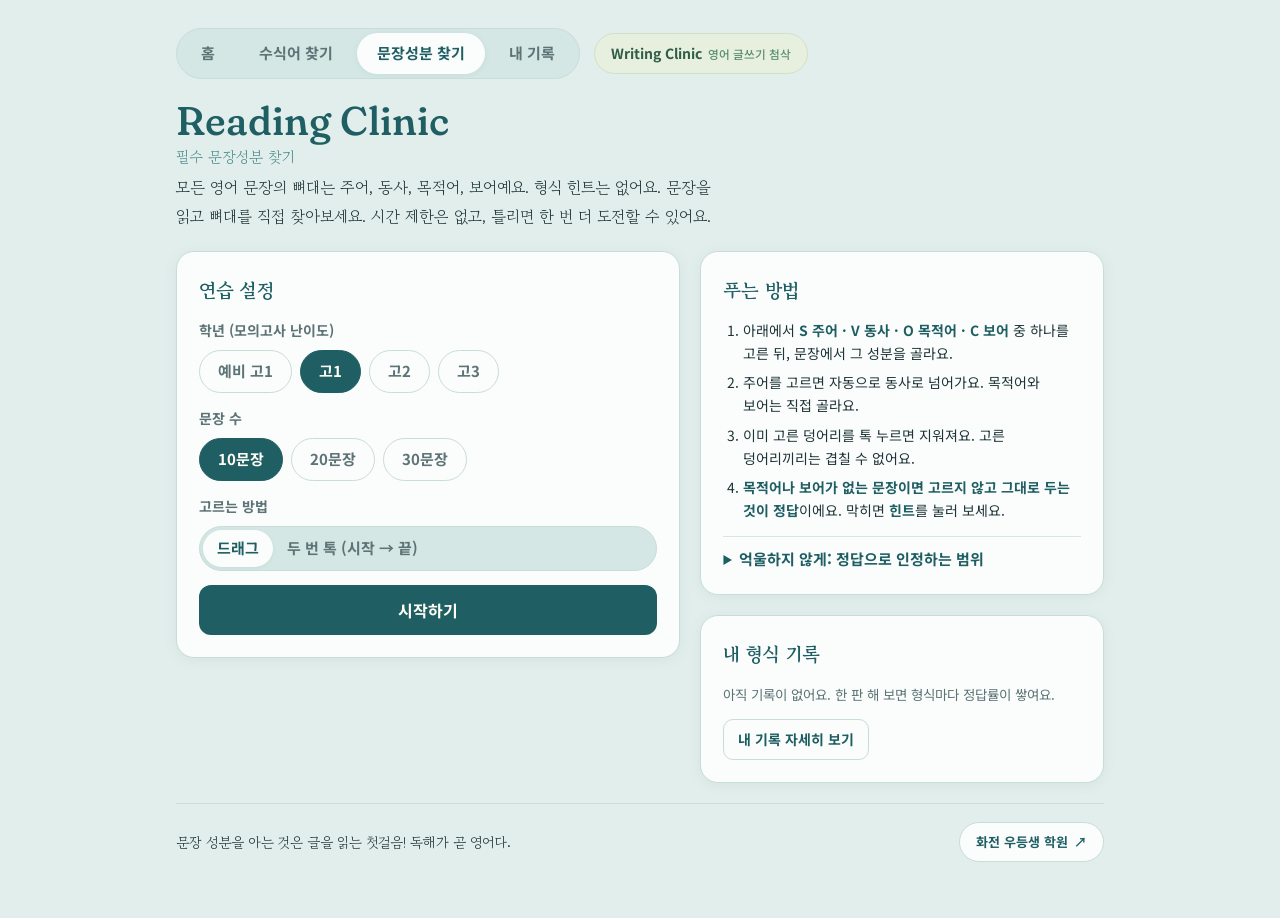
==== commit 364f7fcc: "Reading 중심 개편: 허브, 랭킹·제한 시간 삭제, 연습 모드, 풀이 기록, 학습 코드, 주간 브리핑, Writing 실시간 도우미 - 메인 주소(/)를 허브로, Writin" ====
--- a/core.html
+++ b/core.html
@@ -1,226 +1,43 @@
-<!doctype html><html lang="ko"><head><meta charset="utf-8"><meta name="viewport" content="width=device-width,initial-scale=1,viewport-fit=cover"><meta name="description" content="문장 속 필수 문장성분(주어, 동사, 목적어, 보어)을 드래그로 찾는 구문 분석 훈련. 고1·고2·고3 모의고사 수준.">
-<title>Reading Clinic · 문장성분</title>
+<!doctype html><html lang="ko"><head><meta charset="utf-8"><meta name="viewport" content="width=device-width,initial-scale=1,viewport-fit=cover"><meta name="description" content="문장 속 필수 문장성분(주어, 동사, 목적어, 보어)을 찾는 구문 분석 연습. 예비 고1부터 고3 모의고사 수준까지.">
+<title>문장성분 찾기 · Reading Clinic</title>
 <meta name="claude:viewport-fit-sides" content="cover">
 <link rel="preconnect" href="https://fonts.googleapis.com">
 <link rel="stylesheet" href="https://fonts.googleapis.com/css2?family=Gowun+Batang:wght@400;700&family=Noto+Sans+KR:wght@400;500;700&family=Fraunces:opsz,wght,SOFT@9..144,400..600,100&family=Source+Serif+4:opsz,wght@8..60,400;8..60,600&display=swap">
-<style>
-/* Layout: a sister site to Writing Clinic: the same ivory paper, but teal ink so it reads as the reading side. One sentence sits on a ruled strip like an exam line; the student drags over words with two pens:
-   amber for the modifier (it gets parentheses), green for the word it modifies (it gets an underline). A thin timer rail runs above the sentence. */
-:root {
-  --bg: #e2eeec; --paper: #fbfdfd; --ink: #1f3436; --muted: #5d7375; --line: #c9dcd8;
-  --navy: #1f5f63; --blue: #4d8a8c; --band: #d4e7e4; --leaf: #d4e7e4; --on-navy: #fffdf6;
-  --mod: #a8641c; --mod-bg: #f7e6c4; --tgt: #2f6b48; --tgt-bg: #d7ead9;
-  --bad: #b44a37; --bad-bg: #f8e6df; --ok: #3d7a4f; --rule: #d6e6e3; --shadow: rgba(31, 95, 99, .07);
-  --sans: 'Noto Sans KR', 'Apple SD Gothic Neo', 'Malgun Gothic', sans-serif;
-  --serif: 'Fraunces', Georgia, 'Times New Roman', serif;
-  --soft: 'Gowun Batang', 'Noto Serif KR', 'AppleMyungjo', serif;
-  --eng: 'Source Serif 4', Georgia, 'Times New Roman', serif;
-}
-@media (prefers-color-scheme: dark) { :root:not([data-theme="light"]) {
-  --bg: #12201f; --paper: #1a3132; --ink: #e3eeec; --muted: #9db7b6; --line: #284647;
-  --navy: #9fd0d2; --blue: #7fb1b3; --band: #1a3132; --leaf: #1f3a3b; --on-navy: #151b17;
-  --mod: #e7b56f; --mod-bg: #3f3220; --tgt: #9fd3ad; --tgt-bg: #213a2b;
-  --bad: #ec9c8a; --bad-bg: #3b2621; --ok: #93d3a4; --rule: #223a3b; --shadow: rgba(0, 0, 0, .25); color-scheme: dark } }
-:root[data-theme="dark"] {
-  --bg: #12201f; --paper: #1a3132; --ink: #e3eeec; --muted: #9db7b6; --line: #284647;
-  --navy: #9fd0d2; --blue: #7fb1b3; --band: #1a3132; --leaf: #1f3a3b; --on-navy: #151b17;
-  --mod: #e7b56f; --mod-bg: #3f3220; --tgt: #9fd3ad; --tgt-bg: #213a2b;
-  --bad: #ec9c8a; --bad-bg: #3b2621; --ok: #93d3a4; --rule: #223a3b; --shadow: rgba(0, 0, 0, .25); color-scheme: dark }
-
-* { box-sizing: border-box }
-[hidden] { display: none !important }
-html, body { margin: 0 }
-body.playing .top p { display: none }
-body { background: var(--bg); color: var(--ink); font-family: var(--sans); font-size: 15px; line-height: 1.65; word-break: keep-all }
-.wrap { max-width: 960px; margin: 0 auto; padding-block: 28px 56px;
-  padding-left: max(16px, env(safe-area-inset-left, 0px)); padding-right: max(16px, env(safe-area-inset-right, 0px));
-  display: flex; flex-direction: column; gap: 20px }
-h1, h2, h3, p { margin: 0 }
-button, input { font: inherit; color: inherit }
-:focus-visible { outline: 2px solid var(--blue); outline-offset: 2px }
-.tabs { display: flex; gap: 4px; width: fit-content; max-width: 100%; background: var(--band); border: 1px solid var(--line); border-radius: 99px; padding: 4px; overflow-x: auto }
-.tabs a { text-decoration: none; color: var(--muted); font-weight: 700; font-size: 15px; padding: 8px 20px; border-radius: 99px; white-space: nowrap }
-.tabs a:hover { color: var(--navy) }
-.tabs a[aria-current="page"] { background: var(--paper); color: var(--navy); box-shadow: 0 1px 6px var(--shadow) }
-.top { display: flex; flex-direction: column; gap: 8px }
-.top h1 { font-family: var(--serif); font-weight: 500; font-variation-settings: 'SOFT' 100; font-size: 40px; line-height: 1.1; color: var(--navy) }
-.out { display: inline-flex; align-items: center; gap: 6px; width: fit-content; max-width: 100%; text-decoration: none; font-weight: 700; font-size: 14px; color: #2f5d46; background: #e7efdf; border: 1px solid #d3e0c9; border-radius: 99px; padding: 8px 16px; white-space: nowrap; margin-bottom: 8px }
-.out:hover { background: #dce8d2 }
-.out small { font-weight: 500; color: #5b8f6f }
-@media (prefers-color-scheme: dark) { :root:not([data-theme="light"]) .out { color: #a9cfb4; background: #233029; border-color: #2f3a33 } :root:not([data-theme="light"]) .out small { color: #86b597 } }
-:root[data-theme="dark"] .out { color: #a9cfb4; background: #233029; border-color: #2f3a33 } :root[data-theme="dark"] .out small { color: #86b597 }
-.count { display: block; width: fit-content; max-width: 100%; line-height: 1.6; background: var(--leaf); color: var(--navy); border-radius: 14px; padding: 6px 14px; font-family: var(--soft); font-size: 14.5px }
-.count b { font-family: var(--serif); font-weight: 600; font-size: 18px; font-variant-numeric: tabular-nums; padding: 0 2px }
-.count small { display: inline-block; white-space: nowrap; font-family: var(--sans); font-size: 12.5px; color: var(--muted); margin-left: 6px }
-.navrow { display: flex; flex-wrap: wrap; align-items: center; gap: 10px 14px }
-.navrow .out { margin-bottom: 0 }
-.brand { font-size: 12.5px; font-weight: 700; letter-spacing: .16em; color: var(--blue) }
-.top h1 small { display: block; font-family: var(--soft); font-size: 15px; font-weight: 400; color: var(--blue); margin-top: 6px }
-.top p { font-family: var(--soft); font-size: 16px; line-height: 1.8; max-width: 62ch; text-wrap: pretty }
-
-.card { background: var(--paper); border: 1px solid var(--line); border-radius: 18px; padding: 22px; box-shadow: 0 2px 14px var(--shadow); display: flex; flex-direction: column; gap: 14px; min-width: 0 }
-.card > h2 { font-family: var(--soft); font-size: 19px; font-weight: 700; color: var(--navy) }
-.card .sub { color: var(--muted); font-size: 13.5px }
-.grid2 { display: grid; grid-template-columns: minmax(0, 1.25fr) minmax(0, 1fr); gap: 20px; align-items: start }
-@media (max-width: 760px) { .grid2 { grid-template-columns: minmax(0, 1fr) } }
-.col { display: flex; flex-direction: column; gap: 20px; min-width: 0 }
-
-.field { display: flex; flex-direction: column; gap: 8px }
-.field > span { font-weight: 700; font-size: 14px; color: var(--muted) }
-.chips { display: flex; flex-wrap: wrap; gap: 8px }
-.chips button { border: 1px solid var(--line); background: var(--paper); border-radius: 99px; padding: 8px 18px; font-weight: 700; cursor: pointer; color: var(--muted) }
-.chips button[aria-pressed="true"] { background: var(--navy); border-color: var(--navy); color: var(--on-navy) }
-.btn { border: 0; border-radius: 12px; padding: 12px 22px; font-weight: 700; cursor: pointer; background: var(--navy); color: var(--on-navy); font-size: 16px }
-.btn.ghost { background: transparent; color: var(--navy); border: 1px solid var(--line) }
-.btn:disabled { opacity: .45; cursor: default }
-.rules { margin: 0; padding-left: 20px; display: flex; flex-direction: column; gap: 6px; font-size: 14px }
-.rules b { color: var(--navy) }
-.pts { display: grid; grid-template-columns: auto 1fr; gap: 4px 14px; font-size: 14px }
-.pts b { font-family: var(--serif); font-weight: 600; color: var(--navy); font-variant-numeric: tabular-nums; text-align: right }
-details.crit { border-top: 1px solid var(--rule); padding-top: 10px }
-details.crit summary { cursor: pointer; font-weight: 700; color: var(--navy) }
-.crit-body { display: flex; flex-direction: column; gap: 10px; font-size: 14px; margin-top: 10px }
-.crit-body h3 { font-size: 14px; color: var(--muted) }
-.crit-body ul { margin: 0; padding-left: 20px; display: flex; flex-direction: column; gap: 4px }
-.m { background: var(--mod-bg); color: var(--mod); border-radius: 4px; padding: 0 4px; font-weight: 700 }
-.t { background: var(--tgt-bg); color: var(--tgt); border-radius: 4px; padding: 0 4px; font-weight: 700 }
-
-.board { display: flex; flex-direction: column; gap: 6px; margin: 0; padding: 0; list-style: none }
-.board li { display: grid; grid-template-columns: 28px minmax(0, 1fr) auto; gap: 10px; align-items: baseline; padding: 8px 12px; border-radius: 10px; background: var(--band) }
-.board li .r { font-family: var(--serif); font-weight: 600; color: var(--navy) }
-.board li .n { overflow: hidden; text-overflow: ellipsis; white-space: nowrap }
-.board li .n.none { color: var(--muted) }
-.board li .s { font-family: var(--serif); font-weight: 600; font-variant-numeric: tabular-nums }
-.board li.me { outline: 2px solid var(--blue) }
-.board .empty { background: none; color: var(--muted); display: block; padding: 4px 0 }
-.best { font-size: 13.5px; color: var(--muted) }
-
-/* game */
-.hud { display: flex; flex-wrap: wrap; gap: 8px 20px; align-items: baseline; justify-content: space-between }
-.hud .q { font-weight: 700; color: var(--muted) }
-.hud .q b { font-family: var(--serif); color: var(--navy); font-size: 22px }
-.hud .sc { font-family: var(--serif); font-weight: 600; font-size: 28px; color: var(--navy); font-variant-numeric: tabular-nums }
-.hud .sc small { font-family: var(--sans); font-size: 13px; color: var(--muted); font-weight: 500; margin-right: 6px }
-.timer { position: relative; height: 10px; border-radius: 99px; background: var(--band); overflow: hidden }
-.timer i { position: absolute; inset: 0 auto 0 0; background: var(--blue); border-radius: 99px; width: 100% }
-.timer.low i { background: var(--bad) }
-.timer em { position: absolute; top: 0; bottom: 0; width: 2px; background: var(--paper) }
-.tline { display: flex; justify-content: space-between; font-size: 13px; color: var(--muted); font-variant-numeric: tabular-nums }
-.tline b { color: var(--navy) }
-.pattern { display: flex; flex-direction: column; gap: 6px; padding: 16px 18px; border-radius: 14px; background: var(--leaf) }
-.pattern .role { font-size: 13px; font-weight: 700; color: var(--blue); letter-spacing: .04em }
-.pattern .name { font-family: var(--soft); font-weight: 700; font-size: 24px; color: var(--navy); line-height: 1.35 }
-.pattern .name .x { color: var(--muted); font-weight: 400; margin: 0 6px }
-.pattern .how { font-size: 14px }
-.modes { display: grid; grid-template-columns: repeat(2, minmax(0, 1fr)); gap: 10px }
-.modes button { text-align: left; border: 2px solid var(--line); background: var(--paper); border-radius: 14px; padding: 10px 14px; cursor: pointer; display: flex; flex-direction: column; gap: 2px; min-width: 0 }
-.modes button .k { font-weight: 700; font-size: 14px }
-.modes button .v { font-family: var(--eng); font-size: 15px; color: var(--muted); overflow: hidden; text-overflow: ellipsis; white-space: nowrap }
-.modes #mode-mod .k { color: var(--mod) } .modes #mode-tgt .k { color: var(--tgt) }
-.modes #mode-mod[aria-pressed="true"] { border-color: var(--mod); background: var(--mod-bg) }
-.modes #mode-tgt[aria-pressed="true"] { border-color: var(--tgt); background: var(--tgt-bg) }
-.sent { font-family: var(--eng); font-size: 22px; line-height: 2.3; padding: 18px 16px; border-radius: 14px; background: var(--paper);
-  border: 1px solid var(--line); touch-action: none; user-select: none; -webkit-user-select: none; cursor: text }
-.tk { display: inline; border: 0; background: none; padding: 3px 2px; margin: 0; border-radius: 6px; font: inherit; color: var(--ink); cursor: pointer; line-height: inherit }
-.tk.ms { background: var(--mod-bg); color: var(--mod) }
-.tk.ts { background: var(--tgt-bg); color: var(--tgt); text-decoration: underline; text-decoration-thickness: 2px; text-underline-offset: 5px }
-.tk.ms.ts { background: linear-gradient(var(--mod-bg) 50%, var(--tgt-bg) 50%) }
-.hint { font-size: 13.5px; color: var(--muted) }
-.actions { display: flex; flex-wrap: wrap; gap: 10px; justify-content: flex-end }
-.fb { display: flex; flex-direction: column; gap: 10px; padding: 16px 18px; border-radius: 14px; border: 1px solid var(--line); background: var(--band) }
-.fb .head { display: flex; flex-wrap: wrap; gap: 8px 14px; align-items: baseline; font-weight: 700 }
-.fb .gain { font-family: var(--serif); font-size: 22px; color: var(--navy) }
-.fb ul { margin: 0; padding-left: 20px; display: flex; flex-direction: column; gap: 4px; font-size: 14px }
-.ok { color: var(--ok) } .no { color: var(--bad) }
-.ans { font-family: var(--eng); font-size: 18px; line-height: 2 }
-.ans .am { color: var(--mod); background: var(--mod-bg); border-radius: 4px; padding: 1px 2px }
-.ans .at { color: var(--tgt); font-weight: 600; text-decoration: underline; text-decoration-thickness: 2px; text-underline-offset: 4px }
-.ans .ao { text-decoration: underline dotted; text-decoration-color: var(--tgt); text-underline-offset: 4px }
-
-/* result */
-.big { display: flex; flex-wrap: wrap; gap: 12px 28px; align-items: baseline }
-.big .total { font-family: var(--serif); font-weight: 600; font-size: 56px; color: var(--navy); line-height: 1; font-variant-numeric: tabular-nums }
-.big .total small { font-size: 20px; color: var(--muted); margin-left: 4px }
-.stat { display: flex; flex-direction: column; font-size: 13px; color: var(--muted) }
-.stat b { font-family: var(--serif); font-size: 22px; color: var(--ink); font-variant-numeric: tabular-nums }
-.rankmsg { padding: 14px 16px; border-radius: 12px; background: var(--leaf); color: var(--navy); font-weight: 700 }
-.namef { display: flex; flex-wrap: wrap; gap: 8px }
-.namef input { flex: 1 1 180px; min-width: 0; border: 1px solid var(--line); background: var(--paper); border-radius: 12px; padding: 10px 14px }
-.review { display: flex; flex-direction: column; gap: 10px; margin: 0; padding: 0; list-style: none }
-.review li { border: 1px solid var(--line); border-radius: 12px; padding: 12px 14px; display: flex; flex-direction: column; gap: 4px }
-.review li.wrong { border-color: var(--bad); background: var(--bad-bg) }
-.review .meta { font-size: 13px; color: var(--muted); display: flex; flex-wrap: wrap; gap: 4px 12px }
-.foot { border-top: 1px solid var(--line); padding-top: 18px; display: flex; flex-wrap: wrap; justify-content: space-between; align-items: center; gap: 10px 20px; font-size: 13px; color: var(--muted) }
-.foot p { font-family: var(--soft); font-size: 14px; color: var(--ink) }
-.foot a { color: var(--navy); font-weight: 700; text-decoration: none; border: 1px solid var(--line); background: var(--paper); border-radius: 99px; padding: 8px 16px; display: inline-flex; gap: 6px; align-items: center }
-.foot a:hover { border-color: var(--blue) }
-@media (max-width: 480px) { .top h1 { font-size: 32px } .sent { font-size: 19px } .pattern .name { font-size: 20px } }
-@media (prefers-reduced-motion: reduce) { * { transition: none !important } }
-/* 문장성분 찾기: 성분마다 펜 색이 다르다. S 청록, V 파랑, O 갈색, C 초록. 고른 덩어리 끝에 작은 성분 표시가 붙는다. */
-:root { --cs: #1f5f63; --cs-bg: #d8ebe9; --cv: #2f5fb3; --cv-bg: #dde6f6; --co: #9a5a1c; --co-bg: #f5e3c8; --cc: #2f7a3e; --cc-bg: #dcefd9 }
-@media (prefers-color-scheme: dark) { :root:not([data-theme="light"]) { --cs: #8fd0d2; --cs-bg: #1d3a3b; --cv: #9db8f0; --cv-bg: #1f2a44; --co: #e8b479; --co-bg: #3e2e1c; --cc: #9ad7a5; --cc-bg: #1f3a25 } }
-:root[data-theme="dark"] { --cs: #8fd0d2; --cs-bg: #1d3a3b; --cv: #9db8f0; --cv-bg: #1f2a44; --co: #e8b479; --co-bg: #3e2e1c; --cc: #9ad7a5; --cc-bg: #1f3a25 }
-.tools { display: grid; grid-template-columns: repeat(4, minmax(0, 1fr)); gap: 8px }
-.tools button { border: 2px solid var(--line); background: var(--paper); border-radius: 14px; padding: 8px 10px; cursor: pointer; display: flex; flex-direction: column; align-items: flex-start; gap: 0; min-width: 0 }
-.tools button b { font-family: var(--serif); font-size: 22px; line-height: 1.2 }
-.tools button span { font-size: 13px; color: var(--muted); white-space: nowrap }
-.tools [data-l="S"] b { color: var(--cs) } .tools [data-l="V"] b { color: var(--cv) } .tools [data-l="O"] b { color: var(--co) } .tools [data-l="C"] b { color: var(--cc) }
-.tools [data-l="S"][aria-pressed="true"] { border-color: var(--cs); background: var(--cs-bg) }
-.tools [data-l="V"][aria-pressed="true"] { border-color: var(--cv); background: var(--cv-bg) }
-.tools [data-l="O"][aria-pressed="true"] { border-color: var(--co); background: var(--co-bg) }
-.tools [data-l="C"][aria-pressed="true"] { border-color: var(--cc); background: var(--cc-bg) }
-.tk.lS { background: var(--cs-bg); color: var(--cs) } .tk.lV { background: var(--cv-bg); color: var(--cv) }
-.tk.lO { background: var(--co-bg); color: var(--co) } .tk.lC { background: var(--cc-bg); color: var(--cc) }
-.tk.end::after { content: attr(data-lab); font-family: var(--sans); font-size: 11px; font-weight: 700; vertical-align: sub; margin-left: 2px }
-.tk.lS, .tk.lV, .tk.lO, .tk.lC { border-radius: 0 } .tk.st { border-top-left-radius: 6px; border-bottom-left-radius: 6px } .tk.end { border-top-right-radius: 6px; border-bottom-right-radius: 6px }
-.ans .xs, .ans .xv, .ans .xo, .ans .xc { font-weight: 600 }
-.ans .xs { color: var(--cs) } .ans .xv { color: var(--cv) } .ans .xo { color: var(--co) } .ans .xc { color: var(--cc) }
-.ans .hd { text-decoration: underline; text-decoration-thickness: 2px; text-underline-offset: 4px }
-.ans sub { font-family: var(--sans); font-size: 11px; font-weight: 700; margin: 0 2px }
-.ans .xm { color: var(--muted) }
-.form { font-size: 14px; color: var(--muted) }
-.board li { grid-template-columns: 34px minmax(0, 1fr) auto; align-items: center }
-.board li .r { display: flex; align-items: center; justify-content: center }
-.board li .r svg { width: 30px; height: 34px; display: block }
-.board li .times { font-family: var(--sans); font-size: 12px; font-weight: 700; color: var(--navy); background: var(--paper); border: 1px solid var(--line); border-radius: 99px; padding: 1px 8px; margin-left: 6px; white-space: nowrap }
-.reset { font-size: 13px; color: var(--muted); background: var(--band); border-radius: 10px; padding: 8px 12px }
-.reset b { color: var(--navy) }
-dialog.nick { border: 1px solid var(--line); border-radius: 20px; padding: 26px 24px; background: var(--paper); color: var(--ink); width: min(420px, calc(100vw - 32px)); box-shadow: 0 20px 60px rgba(0, 0, 0, .25) }
-dialog.nick::backdrop { background: rgba(18, 32, 31, .45) }
-dialog.nick form { display: flex; flex-direction: column; gap: 14px }
-dialog.nick .medal-big svg { width: 56px; height: 64px }
-dialog.nick h3 { font-family: var(--soft); font-size: 22px; color: var(--navy) }
-dialog.nick p { font-size: 14px; color: var(--muted) }
-dialog.nick input { border: 1px solid var(--line); background: var(--bg); border-radius: 12px; padding: 12px 14px; font-size: 16px }
-dialog.nick .err { color: var(--bad); font-size: 13.5px; min-height: 1em }
-</style>
+<link rel="stylesheet" href="/reading.css">
 </head><body>
 <div class="wrap">
-  <div class="navrow"><nav class="tabs" aria-label="Reading Clinic 메뉴"><a href="/reading">수식어 찾기</a><a href="/reading/core" aria-current="page">문장성분 찾기</a></nav><a class="out" href="/" target="_blank" rel="noopener">Writing Clinic <small>영어 글쓰기 첨삭 · 새 창 ↗</small></a></div>
-    <header class="top">
-    <p class="count" id="count" hidden>지금까지 <b id="count-n">0</b>번의 게임이 Reading Clinic에서 진행됐어요<small id="count-d"></small></p>
-    <h1>Reading Clinic<small>필수 문장성분 찾기 훈련</small></h1>
-    <p>모든 영어 문장의 뼈대는 주어, 동사, 목적어, 보어예요. 형식 힌트는 없어요. 문장을 읽고 뼈대를 직접 찾아내는 것까지가 실력이에요.</p>
+  <div class="navrow"><nav class="tabs" aria-label="Reading Clinic 메뉴"><a href="/">홈</a><a href="/reading">수식어 찾기</a><a href="/reading/core" aria-current="page">문장성분 찾기</a><a href="/me">내 기록</a></nav><a class="out" href="/writing">Writing Clinic <small>영어 글쓰기 첨삭</small></a></div>
+  <header class="top">
+    <h1>Reading Clinic<small>필수 문장성분 찾기</small></h1>
+    <p>모든 영어 문장의 뼈대는 주어, 동사, 목적어, 보어예요. 형식 힌트는 없어요. 문장을 읽고 뼈대를 직접 찾아보세요. 시간 제한은 없고, 틀리면 한 번 더 도전할 수 있어요.</p>
   </header>
 
   <section id="setup" class="grid2">
     <div class="col">
       <div class="card">
-        <h2>게임 설정</h2>
-        <div class="field"><span>학년 (모의고사 난이도)</span><div class="chips" id="grades"><button type="button" data-g="1" aria-pressed="true">고1</button><button type="button" data-g="2" aria-pressed="false">고2</button><button type="button" data-g="3" aria-pressed="false">고3</button></div></div>
+        <h2>연습 설정</h2>
+        <div class="field"><span>학년 (모의고사 난이도)</span><div class="chips" id="grades"><button type="button" data-g="0" aria-pressed="false">예비 고1</button><button type="button" data-g="1" aria-pressed="true">고1</button><button type="button" data-g="2" aria-pressed="false">고2</button><button type="button" data-g="3" aria-pressed="false">고3</button></div></div>
         <div class="field"><span>문장 수</span><div class="chips" id="counts"><button type="button" data-c="10" aria-pressed="true">10문장</button><button type="button" data-c="20" aria-pressed="false">20문장</button><button type="button" data-c="30" aria-pressed="false">30문장</button></div></div>
-        <div class="pts" id="pts"></div>
+        <div class="field"><span>고르는 방법</span><div class="seg" id="inputs"><button type="button" data-m="drag">드래그</button><button type="button" data-m="tap">두 번 톡 (시작 → 끝)</button></div></div>
         <button class="btn" id="start" type="button">시작하기</button>
       </div>
+      <div class="card" id="weak-card" hidden>
+        <h2>약한 형식 복습</h2>
+        <p class="sub">정답률이 낮은 문장 형식만 골라 연습해요.</p>
+        <div id="weak-list"></div>
+        <button class="btn ghost" id="review-start" type="button">약한 형식으로 연습하기</button>
+      </div>
+    </div>
+    <div class="col">
       <div class="card">
-        <h2>푸는 방법과 채점 기준</h2>
+        <h2>푸는 방법</h2>
         <ol class="rules">
-          <li>아래에서 <b>S 주어 · V 동사 · O 목적어 · C 보어</b> 중 하나를 고른 뒤, 문장에서 그 성분을 드래그해요. 단어 하나는 톡 누르기만 해도 돼요.</li>
+          <li>아래에서 <b>S 주어 · V 동사 · O 목적어 · C 보어</b> 중 하나를 고른 뒤, 문장에서 그 성분을 골라요.</li>
           <li>주어를 고르면 자동으로 동사로 넘어가요. 목적어와 보어는 직접 골라요.</li>
           <li>이미 고른 덩어리를 톡 누르면 지워져요. 고른 덩어리끼리는 겹칠 수 없어요.</li>
-          <li><b>목적어나 보어가 없는 문장이면 고르지 않고 그대로 두는 것이 정답</b>이에요. 다 골랐으면 <b>확인</b>.</li>
+          <li><b>목적어나 보어가 없는 문장이면 고르지 않고 그대로 두는 것이 정답</b>이에요. 막히면 <b>힌트</b>를 눌러 보세요.</li>
         </ol>
-        <details class="crit" open id="crit">
+        <details class="crit" id="crit">
           <summary>억울하지 않게: 정답으로 인정하는 범위</summary>
           <div class="crit-body">
             <h3>무엇을 고르나</h3>
@@ -234,27 +51,17 @@
               <li><b>동사</b>: 본동사. 조동사나 be동사, not이 함께 들어가도 돼요.</li>
               <li><b>보어</b>: 형용사나 명사. <i>to clean the room</i>처럼 to부정사·원형부정사 보어는 그 동사(<i>clean</i>)가 들어가면 정답.</li>
               <li>한 덩어리에 <b>다른 성분의 핵심 단어</b>까지 들어가면 오답이에요. 예: 주어를 고르다가 동사까지 끌고 간 경우.</li>
-              <li>문장에 없는 성분을 고르면 감점이에요.</li>
+              <li>문장에 없는 성분을 고르면 오답이에요.</li>
             </ul>
           </div>
         </details>
       </div>
-    </div>
-    <div class="col">
-      <div class="card">
-        <h2 id="board-title">랭킹 TOP 5</h2>
-        <p class="reset"></p>
-        <p class="sub">학년과 문장 수마다 따로 순위를 매겨요. 수식어 찾기 랭킹과는 따로예요.</p>
-        <ol class="board" id="board"><li class="empty">랭킹을 불러오는 중…</li></ol>
-        <p class="best" id="best"></p>
-      </div>
+      <div class="card"><h2>내 형식 기록</h2><p class="sub" id="my-sum">아직 기록이 없어요. 한 판 해 보면 형식마다 정답률이 쌓여요.</p><a class="btn ghost small" href="/me" style="text-decoration:none;width:fit-content">내 기록 자세히 보기</a></div>
     </div>
   </section>
 
   <section id="game" class="card" hidden aria-live="polite">
-    <div class="hud"><p class="q">문항 <b id="qn">1</b> / <span id="qt">10</span></p><p class="sc"><small>점수</small><span id="score">0</span></p></div>
-    <div><div class="timer" id="timer"><i id="bar"></i><em id="mk1"></em><em id="mk2"></em></div>
-      <div class="tline"><span id="tleft">30초</span><span id="tbonus"></span></div></div>
+    <div class="hud"><p class="q">문항 <b id="qn">1</b> / <span id="qt">10</span></p><p class="acc"><small>첫 시도 정답</small><span id="okn">0</span></p></div>
     <div class="tools" id="tools">
       <button type="button" data-l="S" aria-pressed="true"><b>S</b><span>주어 <i id="nS"></i></span></button>
       <button type="button" data-l="V" aria-pressed="false"><b>V</b><span>동사 <i id="nV"></i></span></button>
@@ -262,14 +69,16 @@
       <button type="button" data-l="C" aria-pressed="false"><b>C</b><span>보어 <i id="nC"></i></span></button>
     </div>
     <div class="sent" id="sent" role="group" aria-label="문장"></div>
-    <p class="hint" id="hint">고른 덩어리를 톡 누르면 지워져요. 목적어·보어가 없으면 그대로 두세요.</p>
-    <div class="actions" id="act"><button class="btn ghost" type="button" id="clear">모두 지우기</button><button class="btn" type="button" id="check" disabled>확인</button></div>
+    <p class="hint" id="hint"></p>
+    <div class="actions" id="act"><button class="btn ghost" type="button" id="hintbtn">힌트</button><button class="btn ghost" type="button" id="clear">모두 지우기</button><button class="btn" type="button" id="check">확인</button></div>
     <div class="fb" id="fb" hidden>
-      <div class="head"><span id="fb-title"></span><span class="gain" id="fb-gain"></span></div>
+      <div class="head"><span id="fb-title"></span></div>
       <ul id="fb-list"></ul>
+      <p class="tip" id="fb-tip" hidden></p>
       <p class="ans" id="fb-ans"></p>
       <p class="form" id="fb-form"></p>
-      <div class="actions"><button class="btn" type="button" id="next">다음 문장</button></div>
+      <p class="exam" id="fb-exam" hidden></p>
+      <div class="actions" id="fb-act"></div>
     </div>
     <details class="crit"><summary>채점 기준 다시 보기</summary><div class="crit-body" id="crit-copy"></div></details>
   </section>
@@ -278,15 +87,15 @@
     <div class="col">
       <div class="card">
         <h2 id="r-title">결과</h2>
-        <div class="big"><p class="total" id="r-score">0<small>점</small></p>
-          <p class="stat">완벽하게 맞힌 문장<b id="r-correct">0/10</b></p><p class="stat">평균 시간<b id="r-avg">0초</b></p><p class="stat">시간 보너스<b id="r-bonus">0</b></p></div>
-        <p class="rankmsg" id="r-rank">순위를 확인하는 중…</p>
-        <form class="namef" id="namef" hidden autocomplete="off"><input id="name" maxlength="12" placeholder="닉네임 (12자 이내)" aria-label="닉네임"><button class="btn" type="submit">랭킹에 등록</button></form>
+        <div class="big"><p class="total" id="r-pct">0<small>%</small></p>
+          <p class="stat">첫 시도 완벽<b id="r-first">0/10</b></p><p class="stat">다시 해서 맞힘<b id="r-retry">0</b></p><p class="stat">평균 시간<b id="r-avg">0초</b></p></div>
+        <p class="msg" id="r-msg"></p>
+        <p class="exam" id="r-exam" hidden></p>
         <div class="actions"><button class="btn ghost" type="button" id="home">설정으로</button><button class="btn" type="button" id="again">같은 설정으로 다시</button></div>
       </div>
       <div class="card"><h2>문장별 돌아보기</h2><ol class="review" id="review"></ol></div>
     </div>
-    <div class="col"><div class="card"><h2 id="board2-title">랭킹 TOP 5</h2><p class="reset"></p><ol class="board" id="board2"></ol></div></div>
+    <div class="col"><div class="card"><h2>형식별 정답률</h2><p class="sub" id="r-crit"></p><div id="r-forms"></div><a class="btn ghost small" href="/me" style="text-decoration:none;width:fit-content">내 기록 전체 보기</a></div></div>
   </section>
 
   <footer class="foot">
@@ -294,82 +103,44 @@
     <a href="https://claude.ai/artifact/HLYjzu6LZcYFyGzJBRijqj" target="_blank" rel="noopener">화전 우등생 학원 <span aria-hidden="true">↗</span></a>
   </footer>
 </div>
-<dialog class="nick" id="nick" aria-labelledby="nick-title">
-  <form id="nickf" autocomplete="off">
-    <div class="medal-big" id="nick-medal"></div>
-    <h3 id="nick-title">랭킹에 올랐어요!</h3>
-    <p id="nick-msg"></p>
-    <input id="nick-in" maxlength="12" placeholder="닉네임 (12자 이내)" aria-label="닉네임">
-    <p class="err" id="nick-err"></p>
-    <div class="actions"><button class="btn ghost" type="button" id="nick-later">나중에</button><button class="btn" type="submit">랭킹에 등록</button></div>
-  </form>
-</dialog>
 <script src="/core-data.js"></script>
+<script src="/exam-map.js"></script>
+<script src="/learn.js"></script>
 <script>
-const $ = (id) => document.getElementById(id);
-const LIMIT = { 1: 30, 2: 36, 3: 45 }, B1 = 50, B2 = 20, WRONG = 20, MAXN = { S: 1, V: 1, O: 2, C: 1 };
-const NAME = { S: '주어', V: '동사', O: '목적어', C: '보어' };
+const $ = (id) => document.getElementById(id), L = window.LEARN, esc = L.esc;
+const VER = 'core-' + L.version(window.CORE.make.toString());
+const MAXN = { S: 1, V: 1, O: 2, C: 1 }, NAME = { S: '주어', V: '동사', O: '목적어', C: '보어' };
 const FORM = { 1: '1형식 (S + V)', 2: '2형식 (S + V + C)', 3: '3형식 (S + V + O)', 4: '4형식 (S + V + IO + DO)', 5: '5형식 (S + V + O + OC)' };
-const S = { g: 1, c: 10, qs: [], i: 0, score: 0, tool: 'S', ranges: [], t0: 0, timer: null, locked: false, results: [], boards: null, myId: null };
-function store(k, v) { try { if (v === undefined) return localStorage.getItem('wc.' + k); localStorage.setItem('wc.' + k, v); } catch (e) { return null; } }
-function deviceId() { let d = store('device'); if (!d || !/^[a-z0-9]{8,40}$/.test(d)) { d = Math.random().toString(36).slice(2, 12) + Date.now().toString(36); store('device', d); } return d; }
-const esc = (s) => String(s).replace(/[&<>"]/g, (c) => ({ '&': '&amp;', '<': '&lt;', '>': '&gt;', '"': '&quot;' }[c]));
+const S = { g: 1, c: 10, qs: [], i: 0, tool: 'S', ranges: [], t0: 0, fa: null, locked: false, results: [], review: false, input: L.inputMode(), pend: null, tries: 0, hints: 0 };
 const josa = (w, a, b) => { const c = w.replace(/[^가-힣]/g, '').slice(-1); if (!c) return w + b; return w + (((c.charCodeAt(0) - 0xac00) % 28) ? a : b); };
 
 // ---- 설정
 function pressed(box, attr, val) { box.querySelectorAll('button').forEach((b) => b.setAttribute('aria-pressed', String(b.dataset[attr] === String(val)))); }
-$('grades').onclick = (e) => { const b = e.target.closest('button'); if (!b) return; S.g = +b.dataset.g; pressed($('grades'), 'g', S.g); setupInfo(); };
-$('counts').onclick = (e) => { const b = e.target.closest('button'); if (!b) return; S.c = +b.dataset.c; pressed($('counts'), 'c', S.c); setupInfo(); };
+$('grades').onclick = (e) => { const b = e.target.closest('button'); if (!b) return; S.g = +b.dataset.g; L.store('grade', String(S.g)); pressed($('grades'), 'g', S.g); };
+$('counts').onclick = (e) => { const b = e.target.closest('button'); if (!b) return; S.c = +b.dataset.c; L.store('count', String(S.c)); pressed($('counts'), 'c', S.c); };
+$('inputs').onclick = (e) => { const b = e.target.closest('button'); if (!b) return; S.input = L.inputMode(b.dataset.m); pressed($('inputs'), 'm', S.input); };
+function bar(m) {
+  if (m.state === 'measuring') return `<div class="bar"><i style="width:${Math.min(100, 100 * m.n / L.config().minN)}%;opacity:.35"></i></div><span class="v muted">측정 중 · ${m.left}번 더</span>`;
+  return `<div class="bar${m.state === 'mastered' ? ' done' : ''}"><i style="width:${m.rate}%"></i></div><span class="v">${m.rate}%</span>`;
+}
+const formRows = (forms) => forms.map((f) => `<div class="mrow"><span class="nm">${FORM[f]}</span>${bar(L.mastery('core', String(f)))}</div>`).join('');
 function setupInfo() {
-  const L = LIMIT[S.g];
-  $('pts').innerHTML = `<span>성분을 모두 맞히면 (성분 수만큼 나눠서)</span><b>+100</b><span>문장에 없는 성분을 고르면</span><b>−${WRONG}</b><span>완벽하게 맞히고 ${Math.round(L / 3)}초 안에</span><b>+${B1}</b><span>완벽하게 맞히고 ${Math.round(L * 2 / 3)}초 안에</span><b>+${B2}</b><span>한 문장 제한 시간</span><b>${L}초</b>`;
-  $('board-title').textContent = `랭킹 TOP 5 · 고${S.g} ${S.c}문장`;
-  renderBoard($('board'));
-  const best = store(`coreBest.${S.g}-${S.c}`);
-  $('best').textContent = best ? `이 기기의 최고 기록: ${best}점` : '';
-}
-function renderBoard(el) {
-  if (!S.boards) { el.innerHTML = `<li class="empty">${S.boardErr ? '랭킹 서버에 연결하지 못했어요. 게임은 그대로 할 수 있어요.' : '랭킹을 불러오는 중…'}</li>`; return; }
-  const list = S.boards[`${S.g}-${S.c}`] || [];
-  el.innerHTML = list.length ? list.map((x, i) => `<li><span class="r">${medal(i + 1)}</span><span class="n${x.name ? '' : ' none'}">${x.name ? esc(x.name) : '이름 미등록'}${x.times > 1 ? `<span class="times">${x.times}회 달성</span>` : ''}</span><span class="s">${x.score}점</span></li>`).join('') : '<li class="empty">이번 주 기록이 아직 없어요. 첫 번째 주인공이 되어 보세요.</li>';
-  document.querySelectorAll('.reset').forEach((p) => { p.innerHTML = resetText(); });
-}
-// 메달: 1·2·3등은 그림, 4·5등은 숫자
-function medal(n) {
-  const c = { 1: ['#f2c94c', '#c9971c', '#fff3c4'], 2: ['#cfd6dc', '#8e9aa5', '#f3f6f8'], 3: ['#e0a370', '#a8652f', '#f8dcc4'] }[n];
-  if (!c) return `<span>${n}</span>`;
-  return `<svg viewBox="0 0 30 34" role="img" aria-label="${n}등"><path d="M8 0h6l3 9h-6z" fill="#4d8a8c"/><path d="M22 0h-6l-3 9h6z" fill="#1f5f63"/><circle cx="15" cy="21" r="11" fill="${c[0]}" stroke="${c[1]}" stroke-width="2"/><circle cx="15" cy="21" r="7.5" fill="none" stroke="${c[2]}" stroke-width="1.2" opacity=".8"/><text x="15" y="25.5" text-anchor="middle" font-family="Georgia, serif" font-size="12" font-weight="700" fill="${c[1]}">${n}</text></svg>`;
-}
-// 다음 초기화(목요일 00:00, 한국 시간)까지
-function resetText() {
-  const k = new Date(Date.now() + 9 * 3600e3), back = (k.getUTCDay() - 4 + 7) % 7;
-  const next = Date.UTC(k.getUTCFullYear(), k.getUTCMonth(), k.getUTCDate() - back + 7) - 9 * 3600e3, left = next - Date.now();
-  const d = Math.floor(left / 864e5), h = Math.floor(left % 864e5 / 36e5), m = Math.floor(left % 36e5 / 6e4);
-  return `랭킹은 <b>매주 목요일 00:00</b>(한국 시간)에 초기화돼요 · 다음 초기화까지 ${d ? d + '일 ' : ''}${h}시간${d ? '' : ' ' + m + '분'}`;
-}
-function showPlays(p) {
-  if (!p) return; const n = (p.mod || 0) + (p.core || 0); if (!n) return;
-  $('count-n').textContent = n.toLocaleString('ko-KR');
-  $('count-d').textContent = `수식어 찾기 ${(p.mod || 0).toLocaleString('ko-KR')} · 문장성분 찾기 ${(p.core || 0).toLocaleString('ko-KR')}`;
-  $('count').hidden = false;
-}
-async function loadBoards() {
-  try { const r = await fetch('/api/drill?mode=core'); if (!r.ok) throw 0; const d = await r.json(); S.boards = d.boards; S.boardErr = false; showPlays(d.plays); }
-  catch (e) { S.boardErr = true; }
-  renderBoard($('board')); renderBoard($('board2'));
+  const keys = Object.keys(L.hist().core);
+  if (keys.length) { const st = keys.map((k) => L.mastery('core', k).state); $('my-sum').textContent = `5개 형식 중 ${keys.length}개를 풀었어요 · 익힘 ${st.filter((x) => x === 'mastered').length} · 연습 중 ${st.filter((x) => x === 'learning').length} · 측정 중 ${st.filter((x) => x === 'measuring').length}`; }
+  const weak = L.weakest('core', 2);
+  $('weak-card').hidden = !weak.length; $('weak-list').innerHTML = formRows(weak);
 }
 
 // ---- 게임
-function start() {
-  const seen = new Set(); S.qs = [];
-  let guard = 0;
-  while (S.qs.length < S.c && guard++ < 500) { const q = window.CORE.make(S.g), key = q.toks.map((t) => t.text).join(' '); if (seen.has(key)) continue; seen.add(key); S.qs.push(q); }
-  S.i = 0; S.score = 0; S.results = []; S.myId = null;
-  $('qt').textContent = S.c; $('score').textContent = '0';
+function start(review) {
+  S.review = Boolean(review);
+  const forms = S.review ? L.weakest('core', 2).map(Number) : null, n = S.review ? 10 : S.c;
+  const seen = new Set(); S.qs = []; let guard = 0;
+  while (S.qs.length < n && guard++ < 500) { const q = window.CORE.make(S.g, forms), key = q.toks.map((t) => t.text).join(' '); if (seen.has(key)) continue; seen.add(key); S.qs.push(q); }
+  S.i = 0; S.results = [];
+  $('qt').textContent = S.qs.length; $('okn').textContent = '0';
   $('setup').hidden = true; $('result').hidden = true; $('game').hidden = false; document.body.classList.add('playing');
   $('crit-copy').innerHTML = document.querySelector('#crit .crit-body').innerHTML;
-  const L = LIMIT[S.g]; $('mk1').style.left = (100 - 100 / 3) + '%'; $('mk2').style.left = (100 - 200 / 3) + '%';
-  $('tbonus').innerHTML = `<b>${Math.round(L / 3)}초</b> 안에 +${B1} · <b>${Math.round(L * 2 / 3)}초</b> 안에 +${B2}`;
   window.scrollTo({ top: 0 });
   showQ();
 }
@@ -377,39 +148,43 @@
   const q = S.qs[S.i];
   $('qn').textContent = S.i + 1;
   $('sent').innerHTML = q.toks.map((t) => `<button type="button" class="tk" data-i="${t.i}">${esc(t.text)}</button>`).join(' ');
-  S.ranges = []; S.locked = false; setTool('S'); paint();
-  $('fb').hidden = true; $('act').hidden = false;
-  S.t0 = performance.now(); clearInterval(S.timer); S.timer = setInterval(tick, 100); tick();
-}
-function tick() {
-  const L = LIMIT[S.g], el = (performance.now() - S.t0) / 1000, left = Math.max(0, L - el);
-  $('bar').style.width = (left / L * 100) + '%'; $('timer').classList.toggle('low', left < 6);
-  $('tleft').textContent = `${Math.ceil(left)}초 남음`;
-  if (left <= 0) grade(true);
-}
-function setTool(l) { S.tool = l; $('tools').querySelectorAll('button').forEach((b) => b.setAttribute('aria-pressed', String(b.dataset.l === l))); }
+  S.ranges = []; S.locked = false; S.pend = null; S.tries = 0; S.hints = 0; S.fa = null; S.first = null;
+  setTool('S'); paint(); hintLine();
+  $('fb').hidden = true; $('act').hidden = false; $('hintbtn').disabled = false;
+  S.t0 = performance.now();
+}
+function hintLine(extra) {
+  const how = S.input === 'tap' ? '시작 단어를 톡, 끝 단어를 톡 누르면 그 사이가 골라져요. 한 단어면 같은 단어를 두 번 톡.' : '처음 누른 단어부터 손을 뗀 단어까지 골라져요. 한 단어는 톡 누르기만 해도 돼요.';
+  $('hint').innerHTML = (extra ? extra + '<br>' : '') + how + ' 고른 덩어리를 톡 누르면 지워져요.';
+}
+function touched() { if (S.fa === null) S.fa = (performance.now() - S.t0) / 1000; }
+function setTool(l) { S.tool = l; S.pend = null; $('tools').querySelectorAll('button').forEach((b) => b.setAttribute('aria-pressed', String(b.dataset.l === l))); paint(); }
 $('tools').onclick = (e) => { const b = e.target.closest('button'); if (b && !S.locked) setTool(b.dataset.l); };
 const owner = (i) => S.ranges.findIndex((r) => i >= r.a && i <= r.b);
 function paint() {
-  const toks = S.qs[S.i].toks;
+  if (!S.qs[S.i]) return;
   $('sent').querySelectorAll('.tk').forEach((b) => {
-    const i = +b.dataset.i, k = owner(i), r = S.ranges[k];
-    b.className = 'tk' + (r ? ` l${r.lab}` + (i === r.a ? ' st' : '') + (i === r.b ? ' end' : '') : '');
-    if (r && i === r.b) b.dataset.lab = r.lab; else delete b.dataset.lab;
+    const i = +b.dataset.i, k = owner(i), r = S.ranges[k], hm = b.classList.contains('hintmark');
+    b.className = 'tk' + (r ? ` l${r.lab}` + (i === r.a ? ' st' : '') + (i === r.b ? ' end' : '') : '') + (S.pend === i ? ` l${S.tool} st end pend` : '') + (hm ? ' hintmark' : '');
+    if (r && i === r.b) b.dataset.lab = r.lab; else if (S.pend === i) b.dataset.lab = S.tool; else delete b.dataset.lab;
   });
   ['S', 'V', 'O', 'C'].forEach((l) => { const n = S.ranges.filter((r) => r.lab === l).length; $('n' + l).textContent = n ? `· ${n}` : ''; });
   $('check').disabled = S.locked;
 }
 // 드래그: 다른 덩어리에 닿으면 그 앞에서 멈춤 → 겹치지 않음
 let drag = null;
-function clamp(a, i) {
-  const dir = i >= a ? 1 : -1; let b = a;
-  while (b !== i && owner(b + dir) < 0) b += dir;
-  return b;
+function clamp(a, i) { const dir = i >= a ? 1 : -1; let b = a; while (b !== i && owner(b + dir) < 0) b += dir; return b; }
+function addRange(a, b, lab) {
+  const r = { lab, a: Math.min(a, b), b: Math.max(a, b) };
+  const same = S.ranges.filter((x) => x.lab === r.lab);
+  if (same.length >= MAXN[r.lab]) S.ranges.splice(S.ranges.indexOf(same[0]), 1);
+  S.ranges.push(r);
+  if (r.lab === 'S' && !S.ranges.some((x) => x.lab === 'V')) setTool('V');
+  paint();
 }
 $('sent').addEventListener('pointerdown', (e) => {
-  const t = e.target.closest('.tk'); if (!t || S.locked) return;
-  e.preventDefault(); const i = +t.dataset.i, k = owner(i);
+  const t = e.target.closest('.tk'); if (!t || S.locked || S.input !== 'drag') return;
+  e.preventDefault(); touched(); const i = +t.dataset.i, k = owner(i);
   if (k >= 0) { drag = { del: k }; return; }
   drag = { a: i, b: i, lab: S.tool }; paintDrag();
   try { $('sent').setPointerCapture(e.pointerId); } catch (x) {}
@@ -427,48 +202,76 @@
 function endDrag() {
   if (!drag) return; const d = drag; drag = null;
   if (d.del !== undefined) { S.ranges.splice(d.del, 1); paint(); return; }
-  const r = { lab: d.lab, a: Math.min(d.a, d.b), b: Math.max(d.a, d.b) };
-  const same = S.ranges.filter((x) => x.lab === r.lab);
-  if (same.length >= MAXN[r.lab]) S.ranges.splice(S.ranges.indexOf(same[0]), 1);
-  S.ranges.push(r);
-  if (r.lab === 'S' && !S.ranges.some((x) => x.lab === 'V')) setTool('V');
-  paint();
+  addRange(d.a, d.b, d.lab);
 }
 $('sent').addEventListener('pointerup', endDrag); $('sent').addEventListener('pointercancel', endDrag);
+// 두 번 톡: 빈 단어를 톡(시작) → 다시 톡(끝). 고른 덩어리를 톡하면 지움
+$('sent').addEventListener('click', (e) => {
+  const t = e.target.closest('.tk'); if (!t || S.locked || S.input !== 'tap') return;
+  touched(); const i = +t.dataset.i, k = owner(i);
+  if (S.pend === null) { if (k >= 0) { S.ranges.splice(k, 1); paint(); return; } S.pend = i; paint(); return; }
+  const a = S.pend; S.pend = null; addRange(a, clamp(a, i), S.tool);
+});
 $('sent').addEventListener('keydown', (e) => {
   const t = e.target.closest('.tk'); if (!t || S.locked || (e.key !== 'Enter' && e.key !== ' ')) return;
-  e.preventDefault(); const i = +t.dataset.i, k = owner(i);
+  e.preventDefault(); touched(); const i = +t.dataset.i, k = owner(i);
   if (k >= 0) { S.ranges.splice(k, 1); paint(); return; }
-  drag = { a: i, b: i, lab: S.tool }; endDrag();
+  addRange(i, i, S.tool);
 });
-$('clear').onclick = () => { if (S.locked) return; S.ranges = []; setTool('S'); paint(); };
-$('check').onclick = () => grade(false);
-
+$('clear').onclick = () => { if (S.locked) return; S.ranges = []; setTool('S'); };
+$('check').onclick = check;
+// 힌트: 1번째 = 동사, 2번째 = 주어의 핵심 단어 (형식은 알려 주지 않음)
+$('hintbtn').onclick = () => {
+  const q = S.qs[S.i]; S.hints++; touched();
+  const c = q.comps.find((x) => x.lab === (S.hints === 1 ? 'V' : 'S'));
+  if (!c) return;
+  c.heads.forEach((h) => { const el = $('sent').querySelector(`[data-i="${h}"]`); if (el) el.classList.add('hintmark'); });
+  const w = c.heads.map((h) => q.toks[h].text.replace(/[.,]$/, '')).join(' ');
+  hintLine(S.hints === 1 ? `<b>힌트 1</b> · 이 문장의 동사는 밑줄 친 <b>${esc(w)}</b>예요. 동사 뒤에 무엇이 필요한지 생각해 보세요.` : `<b>힌트 2</b> · 주어의 핵심 단어는 밑줄 친 <b>${esc(w)}</b>예요.`);
+  if (S.hints >= 2) $('hintbtn').disabled = true;
+};
+
+// ---- 채점: 성분마다 결과 코드 (주간 브리핑의 혼동 분석에 쓰임)
+// ok · miss 안 고름 · as:X 다른 성분(X)으로 고름 · over 다른 성분의 핵심 단어까지 · nohead 핵심 단어 빠짐 / 남는 덩어리: none:X 문장에 없는 성분 · wrong:X
 function judge(q, ranges) {
   const { toks, comps } = q, words = (ids) => ids.map((i) => toks[i].text.replace(/[.,]$/, '')).join(' ');
   const inR = (r, i) => i >= r.a && i <= r.b;
-  const used = new Set(), lines = [];
+  const used = new Set(), lines = [], codes = {}, extrasC = [];
   let matched = 0;
+  const oCount = comps.filter((x) => x.lab === 'O').length;
   comps.forEach((c) => {
+    const oi = c.lab === 'O' ? comps.filter((x) => x.lab === 'O').indexOf(c) : 0, ck = c.lab + (oi ? '2' : '');
     const k = ranges.findIndex((r, j) => !used.has(j) && r.lab === c.lab && c.heads.every((h) => inR(r, h)) && comps.every((o) => o === c || !o.heads.some((h) => inR(r, h))));
-    const label = NAME[c.lab] + (c.lab === 'O' && comps.filter((x) => x.lab === 'O').length > 1 ? (comps.filter((x) => x.lab === 'O').indexOf(c) ? '(직접)' : '(간접)') : '');
-    if (k >= 0) { used.add(k); matched++; lines.push({ ok: true, t: `${label} ${words(c.heads)}` }); return; }
+    const label = NAME[c.lab] + (c.lab === 'O' && oCount > 1 ? (oi ? '(직접)' : '(간접)') : '');
+    if (k >= 0) { used.add(k); matched++; codes[ck] = 'ok'; lines.push({ ok: true, t: `${label} ${words(c.heads)}` }); return; }
     const mine = ranges.find((r) => r.lab === c.lab && c.heads.some((h) => inR(r, h)));
     const other = ranges.find((r) => r.lab !== c.lab && c.heads.some((h) => inR(r, h)));
     let why;
-    if (mine) why = `고른 부분에 다른 성분의 핵심 단어까지 들어갔어요.`;
-    else if (other) why = `'${words(c.heads)}' 부분을 ${josa(NAME[other.lab], '으로', '로')} 골랐어요.`;
-    else if (ranges.some((r) => r.lab === c.lab)) why = `고른 부분에 핵심 단어 '${words(c.heads)}' 부분이 들어가지 않았어요.`;
-    else why = `고르지 않았어요. 핵심 단어는 '${words(c.heads)}'.`;
+    if (mine) { why = '고른 부분에 다른 성분의 핵심 단어까지 들어갔어요.'; codes[ck] = 'over'; }
+    else if (other) { why = `'${words(c.heads)}' 부분을 ${josa(NAME[other.lab], '으로', '로')} 골랐어요.`; codes[ck] = 'as:' + other.lab; }
+    else if (ranges.some((r) => r.lab === c.lab)) { why = `고른 부분에 핵심 단어 '${words(c.heads)}' 부분이 들어가지 않았어요.`; codes[ck] = 'nohead'; }
+    else { why = `고르지 않았어요. 핵심 단어는 '${words(c.heads)}'.`; codes[ck] = 'miss'; }
     lines.push({ ok: false, t: `${label} · ${why}` });
   });
   const extras = ranges.filter((r, j) => !used.has(j));
   extras.forEach((r) => {
     const txt = toks.slice(r.a, r.b + 1).map((t) => t.text).join(' ');
     const none = !comps.some((c) => c.lab === r.lab);
-    lines.push({ ok: false, t: none ? `이 문장에는 ${josa(NAME[r.lab], '이', '가')} 없어요. ('${txt}' −${WRONG})` : `'${txt}' 부분은 ${josa(NAME[r.lab], '이', '가')} 아니에요. (−${WRONG})` });
+    extrasC.push((none ? 'none:' : 'wrong:') + r.lab);
+    lines.push({ ok: false, t: none ? `이 문장에는 ${josa(NAME[r.lab], '이', '가')} 없어요. ('${txt}')` : `'${txt}' 부분은 ${josa(NAME[r.lab], '이', '가')} 아니에요.` });
   });
-  return { matched, total: comps.length, extras: extras.length, perfect: matched === comps.length && !extras.length, lines };
+  return { matched, total: comps.length, extras: extras.length, ok: matched === comps.length && !extras.length, lines, codes, x: extrasC };
+}
+// 오답 유형별 생각해 볼 점 (가장 먼저 해당하는 하나)
+function tipFor(j) {
+  const v = Object.values(j.codes);
+  if (v.includes('as:C') || v.includes('as:O') || j.x.includes('none:C') && v.some((c) => c === 'miss')) return '목적어는 주어와 다른 대상이고, 보어는 주어(또는 목적어)를 설명하는 말이에요. "주어 = 그 말" 관계가 되는지 확인해 보세요.';
+  if (j.x.some((x) => x.startsWith('none:'))) return '목적어나 보어가 없는 문장도 있어요. 동사 뒤의 말이 전치사나 접속사로 시작하면 대개 수식어예요.';
+  if (v.includes('over')) return '한 덩어리에 다른 성분의 핵심 단어가 들어갔어요. 주어 덩어리는 동사 바로 앞에서 끊어요.';
+  if (j.codes.V && j.codes.V !== 'ok') return '동사부터 찾으면 쉬워요. 문장의 시제를 나타내는 단어가 본동사예요. 부사절이나 수식어 속 동사는 아니에요.';
+  if (j.codes.S && j.codes.S !== 'ok') return '주어는 동사의 주인이에요. 문장 앞의 부사구·부사절을 지나서 동사 앞의 명사를 찾아보세요.';
+  if (v.includes('miss')) return '동사 뒤를 다시 보세요. 동사만으로 뜻이 끝나지 않으면 목적어나 보어가 있어요.';
+  return '';
 }
 function annotate(q) {
   const { toks, form } = q, cls = { S: 'xs', V: 'xv', O: 'xo', C: 'xc' };
@@ -488,80 +291,80 @@
   });
   return out;
 }
-function grade(timeout) {
+function showLines(j) {
+  $('fb-list').innerHTML = j.lines.map((l) => `<li class="${l.ok ? 'ok' : 'no'}">${l.ok ? '○ ' : '× '}${esc(l.t)}</li>`).join('');
+  const tip = j.ok ? '' : tipFor(j);
+  $('fb-tip').hidden = !tip; $('fb-tip').innerHTML = tip ? `<b>생각해 볼 점</b> · ${esc(tip)}` : '';
+}
+function check() {
   if (S.locked) return;
-  S.locked = true; clearInterval(S.timer); drag = null; paint();
-  const q = S.qs[S.i], L = LIMIT[S.g], secs = Math.min(L, (performance.now() - S.t0) / 1000);
-  const j = judge(q, S.ranges);
-  let gain = Math.max(0, Math.round(100 * j.matched / j.total) - WRONG * j.extras), bonus = 0;
-  if (j.perfect && !timeout) bonus = secs <= L / 3 ? B1 : secs <= L * 2 / 3 ? B2 : 0;
-  gain += bonus; S.score += gain; $('score').textContent = S.score;
-  S.results.push({ q, ok: j.perfect, matched: j.matched, total: j.total, extras: j.extras, gain, bonus, secs, timeout });
-  $('fb-title').innerHTML = timeout ? '<span class="no">시간 초과</span>' : j.perfect ? '<span class="ok">완벽해요!</span>' : '<span class="no">아쉬워요</span>';
-  $('fb-gain').textContent = `+${gain}점` + (bonus ? ` (시간 보너스 ${bonus})` : '');
-  $('fb-list').innerHTML = j.lines.map((l) => `<li class="${l.ok ? 'ok' : 'no'}">${l.ok ? '○ ' : '× '}${esc(l.t)}</li>`).join('') + `<li>걸린 시간 ${secs.toFixed(1)}초</li>`;
+  const q = S.qs[S.i], j = judge(q, S.ranges);
+  S.tries++;
+  if (S.tries === 1) { S.first = j; S.firstSel = S.ranges.map((r) => [r.lab, r.a, r.b]); S.wasWrong = L.record('core', String(q.form), j.ok).wasWrong; }
+  showLines(j); $('act').hidden = true; $('fb').hidden = false; $('fb-form').textContent = '';
+  if (!j.ok && S.tries === 1) {
+    $('fb-title').innerHTML = '<span class="no">아쉬워요</span> · 이유를 보고 한 번 더 해 볼까요?';
+    $('fb-ans').innerHTML = ''; $('fb-exam').hidden = true;
+    $('fb-act').innerHTML = '<button class="btn ghost" type="button" id="show">정답 보기</button><button class="btn" type="button" id="retry">다시 해 보기</button>';
+    $('retry').onclick = () => { $('fb').hidden = true; $('act').hidden = false; S.ranges = []; setTool('S'); };
+    $('show').onclick = () => reveal(j);
+    $('retry').focus({ preventScroll: true });
+    $('fb').scrollIntoView({ block: 'nearest', behavior: 'smooth' });
+    return;
+  }
+  reveal(j);
+}
+function reveal(j) {
+  S.locked = true; paint();
+  const q = S.qs[S.i], secs = (performance.now() - S.t0) / 1000, retryOk = S.tries > 1 ? j.ok : null, f = S.first;
+  S.results.push({ q, ok: f.ok, retryOk, fj: f, secs, fa: S.fa, hints: S.hints, sel: S.firstSel });
+  $('okn').textContent = S.results.filter((r) => r.ok).length;
+  let title = f.ok ? '<span class="ok">완벽해요!</span>' : retryOk ? '<span class="ok">두 번째에 맞혔어요!</span>' : '<span class="no">정답을 확인해 보세요</span>';
+  if (f.ok && S.wasWrong) title += ' <span class="cheer">지난번에 틀렸던 형식인데 이번엔 맞혔어요!</span>';
+  $('fb-title').innerHTML = title;
   $('fb-ans').innerHTML = annotate(q);
   $('fb-form').textContent = `이 문장의 형식: ${FORM[q.form]} · 밑줄 = 핵심 단어, ( ) = 수식어`;
-  $('next').textContent = S.i + 1 < S.qs.length ? '다음 문장' : '결과 보기';
-  $('act').hidden = true; $('fb').hidden = false; $('next').focus({ preventScroll: true });
+  const sh = L.share('core', String(q.form), S.g);
+  $('fb-exam').hidden = sh === null;
+  if (sh !== null) $('fb-exam').textContent = sh ? `${L.GRADE[S.g]} 모의고사 문장 100개 중 약 ${sh}개가 이 형식(${q.form}형식)이에요.` : `${q.form}형식은 ${L.GRADE[S.g]} 모의고사 문장에서는 드물게 나와요.`;
+  $('fb-act').innerHTML = `<button class="btn" type="button" id="next">${S.i + 1 < S.qs.length ? '다음 문장' : '결과 보기'}</button>`;
+  $('next').onclick = () => { S.i++; if (S.i < S.qs.length) showQ(); else finish(); };
+  $('next').focus({ preventScroll: true });
   $('fb').scrollIntoView({ block: 'nearest', behavior: 'smooth' });
 }
-$('next').onclick = () => { S.i++; if (S.i < S.qs.length) showQ(); else finish(); };
-
-// ---- 결과와 랭킹
-async function finish() {
+
+// ---- 결과
+function finish() {
   $('game').hidden = true; $('result').hidden = false; document.body.classList.remove('playing'); window.scrollTo({ top: 0 });
-  const n = S.results.length, correct = S.results.filter((r) => r.ok).length, secs = S.results.reduce((a, r) => a + r.secs, 0), bonus = S.results.reduce((a, r) => a + r.bonus, 0);
-  $('r-title').textContent = `결과 · 고${S.g} ${S.c}문장`;
-  $('r-score').innerHTML = `${S.score}<small>점</small>`; $('r-correct').textContent = `${correct}/${n}`;
-  $('r-avg').textContent = `${(secs / n).toFixed(1)}초`; $('r-bonus').textContent = `+${bonus}`;
-  $('review').innerHTML = S.results.map((r, i) => `<li class="${r.ok ? '' : 'wrong'}"><div class="meta"><b>${i + 1}. ${r.q.form}형식</b><span>${r.timeout ? '시간 초과' : r.ok ? '완벽' : `성분 ${r.matched}/${r.total}` + (r.extras ? ` · 없는 성분 ${r.extras}개` : '')}</span><span>+${r.gain}점 · ${r.secs.toFixed(1)}초</span></div><p class="ans">${annotate(r.q)}</p></li>`).join('');
-  const key = `coreBest.${S.g}-${S.c}`, prev = Number(store(key) || 0); if (S.score > prev) store(key, String(S.score));
-  $('board2-title').textContent = `랭킹 TOP 5 · 고${S.g} ${S.c}문장`;
-  $('namef').hidden = true; $('r-rank').textContent = '순위를 확인하는 중…';
-  try {
-    const r = await fetch('/api/drill', { method: 'POST', headers: { 'content-type': 'application/json' }, body: JSON.stringify({ op: 'submit', mode: 'core', grade: S.g, count: S.c, score: S.score, correct, secs: Math.round(secs), device: deviceId() }) });
-    const d = await r.json(); if (!r.ok) throw d;
-    S.myId = { id: d.id, token: d.token };
-    $('r-rank').textContent = d.rank <= 5 ? `고${S.g} ${S.c}문장에서 이번 주 ${d.total}개 기록 중 ${d.rank}등! 닉네임을 남겨 랭킹에 올려 보세요.` : `이번 주 ${d.total}개 기록 중 ${d.rank}등이에요. 이번 주 5등 안에 들면 랭킹에 닉네임을 올릴 수 있어요.`;
-    $('namef').hidden = d.rank > 5;
-    if (d.rank <= 5) openNick(d.rank, d.total);
-  } catch (e) { $('r-rank').textContent = '랭킹 서버에 연결하지 못해 이번 기록은 이 기기에만 저장했어요.'; }
-  await loadBoards();
-}
-async function register(name) {
-  const r = await fetch('/api/drill', { method: 'POST', headers: { 'content-type': 'application/json' }, body: JSON.stringify({ op: 'name', mode: 'core', grade: S.g, count: S.c, name, id: S.myId.id, token: S.myId.token }) });
-  const d = await r.json().catch(() => ({}));
-  if (r.ok) { S.boards = d.boards; renderBoard($('board2')); renderBoard($('board')); $('namef').hidden = true; $('r-rank').textContent = `'${name}' 닉네임으로 랭킹에 올렸어요.`; store('nick', name); return ''; }
-  return d.error === 'not_top' ? '그 사이 다른 친구들의 기록에 밀려 5등 밖으로 나갔어요.' : d.error === 'bad_name' ? '닉네임은 한글, 영어, 숫자로 적어 주세요.' : d.error === 'already' ? '이미 등록한 기록이에요.' : '등록하지 못했어요. 잠시 후 다시 시도해 주세요.';
-}
-function openNick(rank, total) {
-  $('nick-medal').innerHTML = medal(rank);
-  $('nick-title').textContent = `이번 주 ${rank}등이에요!`;
-  $('nick-msg').textContent = `고${S.g} ${S.c}문장 · ${S.score}점. 닉네임을 적으면 랭킹에 올라가요. 같은 닉네임으로 최고 점수를 또 달성하면 달성 횟수가 함께 표시돼요.`;
-  $('nick-in').value = store('nick') || ''; $('nick-err').textContent = '';
-  try { $('nick').showModal(); } catch (e) { $('nick').setAttribute('open', ''); }
-  setTimeout(() => $('nick-in').focus(), 50);
-}
-$('nickf').onsubmit = async (e) => {
-  e.preventDefault(); const name = $('nick-in').value.trim(); if (!name || !S.myId) { $('nick-err').textContent = '닉네임을 적어 주세요.'; return; }
-  const btn = $('nickf').querySelector('button[type=submit]'); btn.disabled = true;
-  let err; try { err = await register(name); } catch (x) { err = '등록하지 못했어요. 잠시 후 다시 시도해 주세요.'; }
-  btn.disabled = false;
-  if (err) { $('nick-err').textContent = err; if (/밖으로|이미/.test(err)) setTimeout(() => $('nick').close(), 1600); } else $('nick').close();
-};
-$('nick-later').onclick = () => $('nick').close();
-$('namef').onsubmit = async (e) => {
-  e.preventDefault(); const name = $('name').value.trim(); if (!name || !S.myId) return;
-  const btn = $('namef').querySelector('button'); btn.disabled = true;
-  let err; try { err = await register(name); } catch (x) { err = '등록하지 못했어요. 잠시 후 다시 시도해 주세요.'; }
-  if (err) $('r-rank').textContent = err;
-  btn.disabled = false;
-};
-
-$('again').onclick = start;
+  const R = S.results, n = R.length, first = R.filter((r) => r.ok).length, retry = R.filter((r) => r.retryOk).length, secs = R.reduce((a, r) => a + r.secs, 0);
+  $('r-title').textContent = S.review ? '결과 · 약한 형식 복습' : `결과 · ${L.GRADE[S.g]} ${n}문장`;
+  $('r-pct').innerHTML = `${Math.round(100 * first / n)}<small>%</small>`;
+  $('r-first').textContent = `${first}/${n}`; $('r-retry').textContent = `+${retry}`; $('r-avg').textContent = `${(secs / n).toFixed(1)}초`;
+  $('review').innerHTML = R.map((r, i) => `<li class="${r.ok ? '' : 'wrong'}"><div class="meta"><b>${i + 1}. ${r.q.form}형식</b><span>${r.ok ? '첫 시도 완벽' : r.retryOk ? '두 번째에 정답' : `성분 ${r.fj.matched}/${r.fj.total}` + (r.fj.extras ? ` · 없는 성분 ${r.fj.extras}개` : '')}</span><span>${r.secs.toFixed(1)}초${r.hints ? ` · 힌트 ${r.hints}` : ''}</span></div><p class="ans">${annotate(r.q)}</p></li>`).join('');
+  $('r-forms').innerHTML = formRows([1, 2, 3, 4, 5]);
+  $('r-crit').textContent = `${L.config().minN}번 이상 풀면 측정이 끝나고, 최근 ${L.config().recent}번 정답률이 ${L.config().master}% 이상이면 '익힘'이에요.`;
+  $('r-msg').textContent = first === n ? '모든 문장의 뼈대를 첫 시도에 찾았어요!' : `첫 시도에 ${first}문장, 다시 해서 ${retry}문장을 맞혔어요.`;
+  const cv = L.coverage(S.g);
+  $('r-exam').hidden = !(cv && cv.core !== null);
+  if (cv && cv.core !== null) $('r-exam').textContent = `지금까지 익힌 형식으로 뼈대를 찾을 수 있는 ${L.GRADE[S.g]} 모의고사 문장: 약 ${cv.core}%` + (cv.both !== null ? ` (수식어 패턴까지 합치면 약 ${cv.both}%)` : '');
+  L.submit({ kind: 'core', grade: S.g, count: n, review: S.review, input: S.input, ver: VER,
+    items: R.map((r) => ({ k: String(r.q.form), g: S.g, ok: r.ok ? 1 : 0, r: r.retryOk === null ? null : r.retryOk ? 1 : 0, c: r.fj.codes, x: r.fj.x, s: Math.round(r.secs * 10) / 10, fa: r.fa === null ? null : Math.round(r.fa * 10) / 10, h: r.hints, sel: r.sel, w: r.q.toks.length })) });
+  setupInfo();
+}
+$('again').onclick = () => start(S.review);
 $('home').onclick = () => { $('result').hidden = true; $('setup').hidden = false; setupInfo(); window.scrollTo({ top: 0 }); };
-$('start').onclick = start;
-setupInfo(); loadBoards();
+$('start').onclick = () => start(false);
+$('review-start').onclick = () => start(true);
+
+(function init() {
+  const g = Number(L.store('grade')), c = Number(L.store('count'));
+  if ([0, 1, 2, 3].includes(g) && L.store('grade') !== null) S.g = g;
+  if ([10, 20, 30].includes(c)) S.c = c;
+  pressed($('grades'), 'g', S.g); pressed($('counts'), 'c', S.c); pressed($('inputs'), 'm', S.input);
+  setupInfo(); L.load().then(setupInfo);
+  const qp = new URLSearchParams(location.search);
+  if (qp.get('review') === '1' && L.weakest('core', 2).length) start(true);
+  else if (qp.get('go') === '1') start(false);
+})();
 </script>
 </body></html>
--- a/reading.css
+++ b/reading.css
@@ -0,0 +1,189 @@
+:root {
+  --bg: #e2eeec; --paper: #fbfdfd; --ink: #1f3436; --muted: #5d7375; --line: #c9dcd8;
+  --navy: #1f5f63; --blue: #4d8a8c; --band: #d4e7e4; --leaf: #d4e7e4; --on-navy: #fffdf6;
+  --mod: #a8641c; --mod-bg: #f7e6c4; --tgt: #2f6b48; --tgt-bg: #d7ead9;
+  --bad: #b44a37; --bad-bg: #f8e6df; --ok: #3d7a4f; --rule: #d6e6e3; --shadow: rgba(31, 95, 99, .07);
+  --sans: 'Noto Sans KR', 'Apple SD Gothic Neo', 'Malgun Gothic', sans-serif;
+  --serif: 'Fraunces', Georgia, 'Times New Roman', serif;
+  --soft: 'Gowun Batang', 'Noto Serif KR', 'AppleMyungjo', serif;
+  --eng: 'Source Serif 4', Georgia, 'Times New Roman', serif;
+}
+@media (prefers-color-scheme: dark) { :root:not([data-theme="light"]) {
+  --bg: #12201f; --paper: #1a3132; --ink: #e3eeec; --muted: #9db7b6; --line: #284647;
+  --navy: #9fd0d2; --blue: #7fb1b3; --band: #1a3132; --leaf: #1f3a3b; --on-navy: #151b17;
+  --mod: #e7b56f; --mod-bg: #3f3220; --tgt: #9fd3ad; --tgt-bg: #213a2b;
+  --bad: #ec9c8a; --bad-bg: #3b2621; --ok: #93d3a4; --rule: #223a3b; --shadow: rgba(0, 0, 0, .25); color-scheme: dark } }
+:root[data-theme="dark"] {
+  --bg: #12201f; --paper: #1a3132; --ink: #e3eeec; --muted: #9db7b6; --line: #284647;
+  --navy: #9fd0d2; --blue: #7fb1b3; --band: #1a3132; --leaf: #1f3a3b; --on-navy: #151b17;
+  --mod: #e7b56f; --mod-bg: #3f3220; --tgt: #9fd3ad; --tgt-bg: #213a2b;
+  --bad: #ec9c8a; --bad-bg: #3b2621; --ok: #93d3a4; --rule: #223a3b; --shadow: rgba(0, 0, 0, .25); color-scheme: dark }
+
+* { box-sizing: border-box }
+[hidden] { display: none !important }
+html, body { margin: 0 }
+body.playing .top p { display: none }
+body { background: var(--bg); color: var(--ink); font-family: var(--sans); font-size: 15px; line-height: 1.65; word-break: keep-all }
+.wrap { max-width: 960px; margin: 0 auto; padding-block: 28px 56px;
+  padding-left: max(16px, env(safe-area-inset-left, 0px)); padding-right: max(16px, env(safe-area-inset-right, 0px));
+  display: flex; flex-direction: column; gap: 20px }
+h1, h2, h3, p { margin: 0 }
+button, input { font: inherit; color: inherit }
+:focus-visible { outline: 2px solid var(--blue); outline-offset: 2px }
+.tabs { display: flex; gap: 4px; width: fit-content; max-width: 100%; background: var(--band); border: 1px solid var(--line); border-radius: 99px; padding: 4px; overflow-x: auto }
+.tabs a { text-decoration: none; color: var(--muted); font-weight: 700; font-size: 15px; padding: 8px 20px; border-radius: 99px; white-space: nowrap }
+.tabs a:hover { color: var(--navy) }
+.tabs a[aria-current="page"] { background: var(--paper); color: var(--navy); box-shadow: 0 1px 6px var(--shadow) }
+.top { display: flex; flex-direction: column; gap: 8px }
+.top h1 { font-family: var(--serif); font-weight: 500; font-variation-settings: 'SOFT' 100; font-size: 40px; line-height: 1.1; color: var(--navy) }
+.out { display: inline-flex; align-items: center; gap: 6px; width: fit-content; max-width: 100%; text-decoration: none; font-weight: 700; font-size: 14px; color: #2f5d46; background: #e7efdf; border: 1px solid #d3e0c9; border-radius: 99px; padding: 8px 16px; white-space: nowrap; margin-bottom: 8px }
+.out:hover { background: #dce8d2 }
+.out small { font-weight: 500; color: #5b8f6f }
+@media (prefers-color-scheme: dark) { :root:not([data-theme="light"]) .out { color: #a9cfb4; background: #233029; border-color: #2f3a33 } :root:not([data-theme="light"]) .out small { color: #86b597 } }
+:root[data-theme="dark"] .out { color: #a9cfb4; background: #233029; border-color: #2f3a33 } :root[data-theme="dark"] .out small { color: #86b597 }
+.count { display: block; width: fit-content; max-width: 100%; line-height: 1.6; background: var(--leaf); color: var(--navy); border-radius: 14px; padding: 6px 14px; font-family: var(--soft); font-size: 14.5px }
+.count b { font-family: var(--serif); font-weight: 600; font-size: 18px; font-variant-numeric: tabular-nums; padding: 0 2px }
+.count small { display: inline-block; white-space: nowrap; font-family: var(--sans); font-size: 12.5px; color: var(--muted); margin-left: 6px }
+.navrow { display: flex; flex-wrap: wrap; align-items: center; gap: 10px 14px }
+.navrow .out { margin-bottom: 0 }
+.brand { font-size: 12.5px; font-weight: 700; letter-spacing: .16em; color: var(--blue) }
+.top h1 small { display: block; font-family: var(--soft); font-size: 15px; font-weight: 400; color: var(--blue); margin-top: 6px }
+.top p { font-family: var(--soft); font-size: 16px; line-height: 1.8; max-width: 62ch; text-wrap: pretty }
+
+.card { background: var(--paper); border: 1px solid var(--line); border-radius: 18px; padding: 22px; box-shadow: 0 2px 14px var(--shadow); display: flex; flex-direction: column; gap: 14px; min-width: 0 }
+.card > h2 { font-family: var(--soft); font-size: 19px; font-weight: 700; color: var(--navy) }
+.card .sub { color: var(--muted); font-size: 13.5px }
+.grid2 { display: grid; grid-template-columns: minmax(0, 1.25fr) minmax(0, 1fr); gap: 20px; align-items: start }
+@media (max-width: 760px) { .grid2 { grid-template-columns: minmax(0, 1fr) } }
+.col { display: flex; flex-direction: column; gap: 20px; min-width: 0 }
+
+.field { display: flex; flex-direction: column; gap: 8px }
+.field > span { font-weight: 700; font-size: 14px; color: var(--muted) }
+.chips { display: flex; flex-wrap: wrap; gap: 8px }
+.chips button { border: 1px solid var(--line); background: var(--paper); border-radius: 99px; padding: 8px 18px; font-weight: 700; cursor: pointer; color: var(--muted) }
+.chips button[aria-pressed="true"] { background: var(--navy); border-color: var(--navy); color: var(--on-navy) }
+.btn { border: 0; border-radius: 12px; padding: 12px 22px; font-weight: 700; cursor: pointer; background: var(--navy); color: var(--on-navy); font-size: 16px }
+.btn.ghost { background: transparent; color: var(--navy); border: 1px solid var(--line) }
+.btn:disabled { opacity: .45; cursor: default }
+.rules { margin: 0; padding-left: 20px; display: flex; flex-direction: column; gap: 6px; font-size: 14px }
+.rules b { color: var(--navy) }
+.pts { display: grid; grid-template-columns: auto 1fr; gap: 4px 14px; font-size: 14px }
+.pts b { font-family: var(--serif); font-weight: 600; color: var(--navy); font-variant-numeric: tabular-nums; text-align: right }
+details.crit { border-top: 1px solid var(--rule); padding-top: 10px }
+details.crit summary { cursor: pointer; font-weight: 700; color: var(--navy) }
+.crit-body { display: flex; flex-direction: column; gap: 10px; font-size: 14px; margin-top: 10px }
+.crit-body h3 { font-size: 14px; color: var(--muted) }
+.crit-body ul { margin: 0; padding-left: 20px; display: flex; flex-direction: column; gap: 4px }
+.m { background: var(--mod-bg); color: var(--mod); border-radius: 4px; padding: 0 4px; font-weight: 700 }
+.t { background: var(--tgt-bg); color: var(--tgt); border-radius: 4px; padding: 0 4px; font-weight: 700 }
+
+
+/* game */
+.hud { display: flex; flex-wrap: wrap; gap: 8px 20px; align-items: baseline; justify-content: space-between }
+.hud .q { font-weight: 700; color: var(--muted) }
+.hud .q b { font-family: var(--serif); color: var(--navy); font-size: 22px }
+.hud .sc { font-family: var(--serif); font-weight: 600; font-size: 28px; color: var(--navy); font-variant-numeric: tabular-nums }
+.hud .sc small { font-family: var(--sans); font-size: 13px; color: var(--muted); font-weight: 500; margin-right: 6px }
+.pattern { display: flex; flex-direction: column; gap: 6px; padding: 16px 18px; border-radius: 14px; background: var(--leaf) }
+.pattern .role { font-size: 13px; font-weight: 700; color: var(--blue); letter-spacing: .04em }
+.pattern .name { font-family: var(--soft); font-weight: 700; font-size: 24px; color: var(--navy); line-height: 1.35 }
+.pattern .name .x { color: var(--muted); font-weight: 400; margin: 0 6px }
+.pattern .how { font-size: 14px }
+.modes { display: grid; grid-template-columns: repeat(2, minmax(0, 1fr)); gap: 10px }
+.modes button { text-align: left; border: 2px solid var(--line); background: var(--paper); border-radius: 14px; padding: 10px 14px; cursor: pointer; display: flex; flex-direction: column; gap: 2px; min-width: 0 }
+.modes button .k { font-weight: 700; font-size: 14px }
+.modes button .v { font-family: var(--eng); font-size: 15px; color: var(--muted); overflow: hidden; text-overflow: ellipsis; white-space: nowrap }
+.modes #mode-mod .k { color: var(--mod) } .modes #mode-tgt .k { color: var(--tgt) }
+.modes #mode-mod[aria-pressed="true"] { border-color: var(--mod); background: var(--mod-bg) }
+.modes #mode-tgt[aria-pressed="true"] { border-color: var(--tgt); background: var(--tgt-bg) }
+.sent { font-family: var(--eng); font-size: 22px; line-height: 2.3; padding: 18px 16px; border-radius: 14px; background: var(--paper);
+  border: 1px solid var(--line); touch-action: none; user-select: none; -webkit-user-select: none; cursor: text }
+.tk { display: inline; border: 0; background: none; padding: 3px 2px; margin: 0; border-radius: 6px; font: inherit; color: var(--ink); cursor: pointer; line-height: inherit }
+.tk.ms { background: var(--mod-bg); color: var(--mod) }
+.tk.ts { background: var(--tgt-bg); color: var(--tgt); text-decoration: underline; text-decoration-thickness: 2px; text-underline-offset: 5px }
+.tk.ms.ts { background: linear-gradient(var(--mod-bg) 50%, var(--tgt-bg) 50%) }
+.hint { font-size: 13.5px; color: var(--muted) }
+.actions { display: flex; flex-wrap: wrap; gap: 10px; justify-content: flex-end }
+.fb { display: flex; flex-direction: column; gap: 10px; padding: 16px 18px; border-radius: 14px; border: 1px solid var(--line); background: var(--band) }
+.fb .head { display: flex; flex-wrap: wrap; gap: 8px 14px; align-items: baseline; font-weight: 700 }
+.fb .gain { font-family: var(--serif); font-size: 22px; color: var(--navy) }
+.fb ul { margin: 0; padding-left: 20px; display: flex; flex-direction: column; gap: 4px; font-size: 14px }
+.ok { color: var(--ok) } .no { color: var(--bad) }
+.ans { font-family: var(--eng); font-size: 18px; line-height: 2 }
+.ans .am { color: var(--mod); background: var(--mod-bg); border-radius: 4px; padding: 1px 2px }
+.ans .at { color: var(--tgt); font-weight: 600; text-decoration: underline; text-decoration-thickness: 2px; text-underline-offset: 4px }
+.ans .ao { text-decoration: underline dotted; text-decoration-color: var(--tgt); text-underline-offset: 4px }
+
+/* result */
+.big { display: flex; flex-wrap: wrap; gap: 12px 28px; align-items: baseline }
+.big .total { font-family: var(--serif); font-weight: 600; font-size: 56px; color: var(--navy); line-height: 1; font-variant-numeric: tabular-nums }
+.stat { display: flex; flex-direction: column; font-size: 13px; color: var(--muted) }
+.stat b { font-family: var(--serif); font-size: 22px; color: var(--ink); font-variant-numeric: tabular-nums }
+.review { display: flex; flex-direction: column; gap: 10px; margin: 0; padding: 0; list-style: none }
+.review li { border: 1px solid var(--line); border-radius: 12px; padding: 12px 14px; display: flex; flex-direction: column; gap: 4px }
+.review li.wrong { border-color: var(--bad); background: var(--bad-bg) }
+.review .meta { font-size: 13px; color: var(--muted); display: flex; flex-wrap: wrap; gap: 4px 12px }
+.foot { border-top: 1px solid var(--line); padding-top: 18px; display: flex; flex-wrap: wrap; justify-content: space-between; align-items: center; gap: 10px 20px; font-size: 13px; color: var(--muted) }
+.foot p { font-family: var(--soft); font-size: 14px; color: var(--ink) }
+.foot a { color: var(--navy); font-weight: 700; text-decoration: none; border: 1px solid var(--line); background: var(--paper); border-radius: 99px; padding: 8px 16px; display: inline-flex; gap: 6px; align-items: center }
+.foot a:hover { border-color: var(--blue) }
+@media (max-width: 480px) { .top h1 { font-size: 32px } .sent { font-size: 19px } .pattern .name { font-size: 20px } }
+@media (prefers-reduced-motion: reduce) { * { transition: none !important } }
+/* 문장성분 찾기: 성분마다 펜 색이 다르다. S 청록, V 파랑, O 갈색, C 초록. 고른 덩어리 끝에 작은 성분 표시가 붙는다. */
+:root { --cs: #1f5f63; --cs-bg: #d8ebe9; --cv: #2f5fb3; --cv-bg: #dde6f6; --co: #9a5a1c; --co-bg: #f5e3c8; --cc: #2f7a3e; --cc-bg: #dcefd9 }
+@media (prefers-color-scheme: dark) { :root:not([data-theme="light"]) { --cs: #8fd0d2; --cs-bg: #1d3a3b; --cv: #9db8f0; --cv-bg: #1f2a44; --co: #e8b479; --co-bg: #3e2e1c; --cc: #9ad7a5; --cc-bg: #1f3a25 } }
+:root[data-theme="dark"] { --cs: #8fd0d2; --cs-bg: #1d3a3b; --cv: #9db8f0; --cv-bg: #1f2a44; --co: #e8b479; --co-bg: #3e2e1c; --cc: #9ad7a5; --cc-bg: #1f3a25 }
+.tools { display: grid; grid-template-columns: repeat(4, minmax(0, 1fr)); gap: 8px }
+.tools button { border: 2px solid var(--line); background: var(--paper); border-radius: 14px; padding: 8px 10px; cursor: pointer; display: flex; flex-direction: column; align-items: flex-start; gap: 0; min-width: 0 }
+.tools button b { font-family: var(--serif); font-size: 22px; line-height: 1.2 }
+.tools button span { font-size: 13px; color: var(--muted); white-space: nowrap }
+.tools [data-l="S"] b { color: var(--cs) } .tools [data-l="V"] b { color: var(--cv) } .tools [data-l="O"] b { color: var(--co) } .tools [data-l="C"] b { color: var(--cc) }
+.tools [data-l="S"][aria-pressed="true"] { border-color: var(--cs); background: var(--cs-bg) }
+.tools [data-l="V"][aria-pressed="true"] { border-color: var(--cv); background: var(--cv-bg) }
+.tools [data-l="O"][aria-pressed="true"] { border-color: var(--co); background: var(--co-bg) }
+.tools [data-l="C"][aria-pressed="true"] { border-color: var(--cc); background: var(--cc-bg) }
+.tk.lS { background: var(--cs-bg); color: var(--cs) } .tk.lV { background: var(--cv-bg); color: var(--cv) }
+.tk.lO { background: var(--co-bg); color: var(--co) } .tk.lC { background: var(--cc-bg); color: var(--cc) }
+.tk.end::after { content: attr(data-lab); font-family: var(--sans); font-size: 11px; font-weight: 700; vertical-align: sub; margin-left: 2px }
+.tk.lS, .tk.lV, .tk.lO, .tk.lC { border-radius: 0 } .tk.st { border-top-left-radius: 6px; border-bottom-left-radius: 6px } .tk.end { border-top-right-radius: 6px; border-bottom-right-radius: 6px }
+.ans .xs, .ans .xv, .ans .xo, .ans .xc { font-weight: 600 }
+.ans .xs { color: var(--cs) } .ans .xv { color: var(--cv) } .ans .xo { color: var(--co) } .ans .xc { color: var(--cc) }
+.ans .hd { text-decoration: underline; text-decoration-thickness: 2px; text-underline-offset: 4px }
+.ans sub { font-family: var(--sans); font-size: 11px; font-weight: 700; margin: 0 2px }
+.ans .xm { color: var(--muted) }
+.form { font-size: 14px; color: var(--muted) }
+/* ---- 공통 내비게이션과 새 기능 (허브 · 연습 · 기록) ---- */
+.navrow .tabs a.home { color: var(--navy) }
+.inline-chips { display: flex; flex-wrap: wrap; gap: 6px }
+.note { font-size: 13.5px; color: var(--muted) }
+.btn.small { padding: 8px 14px; font-size: 14px; border-radius: 10px }
+.hud .acc { font-family: var(--serif); font-weight: 600; font-size: 22px; color: var(--navy); font-variant-numeric: tabular-nums }
+.hud .acc small { font-family: var(--sans); font-size: 13px; color: var(--muted); font-weight: 500; margin-right: 6px }
+.tk.pend { outline: 2px dashed var(--blue); outline-offset: 1px }
+.tk.hintmark { box-shadow: inset 0 -3px 0 var(--blue) }
+.tip { font-size: 14px; background: var(--paper); border-left: 4px solid var(--blue); border-radius: 8px; padding: 8px 12px }
+.tip b { color: var(--navy) }
+.exam { font-size: 14px; color: var(--navy); background: var(--leaf); border-radius: 10px; padding: 8px 12px }
+.cheer { font-weight: 700; color: var(--ok) }
+.mrow { display: grid; grid-template-columns: minmax(0, 1fr) 90px 96px; gap: 10px; align-items: center; font-size: 14px; padding: 6px 0; border-bottom: 1px solid var(--rule) }
+.mrow:last-child { border-bottom: 0 }
+.mrow .nm { overflow: hidden; text-overflow: ellipsis; white-space: nowrap }
+.mrow .nm small { color: var(--muted); margin-left: 6px }
+.bar { height: 8px; border-radius: 99px; background: var(--band); overflow: hidden; position: relative }
+.bar i { position: absolute; inset: 0 auto 0 0; background: var(--blue); border-radius: 99px }
+.bar.done i { background: var(--ok) }
+.mrow .v { text-align: right; white-space: nowrap; font-variant-numeric: tabular-nums; font-weight: 700; color: var(--navy) }
+.mrow .v.muted { color: var(--muted); font-weight: 500; font-size: 12.5px }
+.big { display: flex; flex-wrap: wrap; gap: 12px 28px; align-items: baseline }
+.big .total { font-family: var(--serif); font-weight: 600; font-size: 56px; color: var(--navy); line-height: 1; font-variant-numeric: tabular-nums }
+.big .total small { font-size: 20px; color: var(--muted); margin-left: 4px }
+.msg { padding: 14px 16px; border-radius: 12px; background: var(--leaf); color: var(--navy); font-weight: 700; font-size: 14.5px }
+.msg.soft { font-weight: 500 }
+.codef { display: flex; flex-wrap: wrap; gap: 8px; align-items: center }
+.codef input { flex: 1 1 140px; min-width: 0; border: 1px solid var(--line); background: var(--paper); border-radius: 12px; padding: 10px 14px }
+.codef input.pin { flex: 0 1 110px; letter-spacing: .3em }
+.err { color: var(--bad); font-size: 13.5px }
+.seg { display: inline-flex; border: 1px solid var(--line); border-radius: 99px; padding: 3px; background: var(--band) }
+.seg button { border: 0; background: none; border-radius: 99px; padding: 6px 14px; font-weight: 700; color: var(--muted); cursor: pointer }
+.seg button[aria-pressed="true"] { background: var(--paper); color: var(--navy); box-shadow: 0 1px 4px var(--shadow) }
+@media (max-width: 480px) { .tabs a { padding: 7px 11px; font-size: 14px } }
